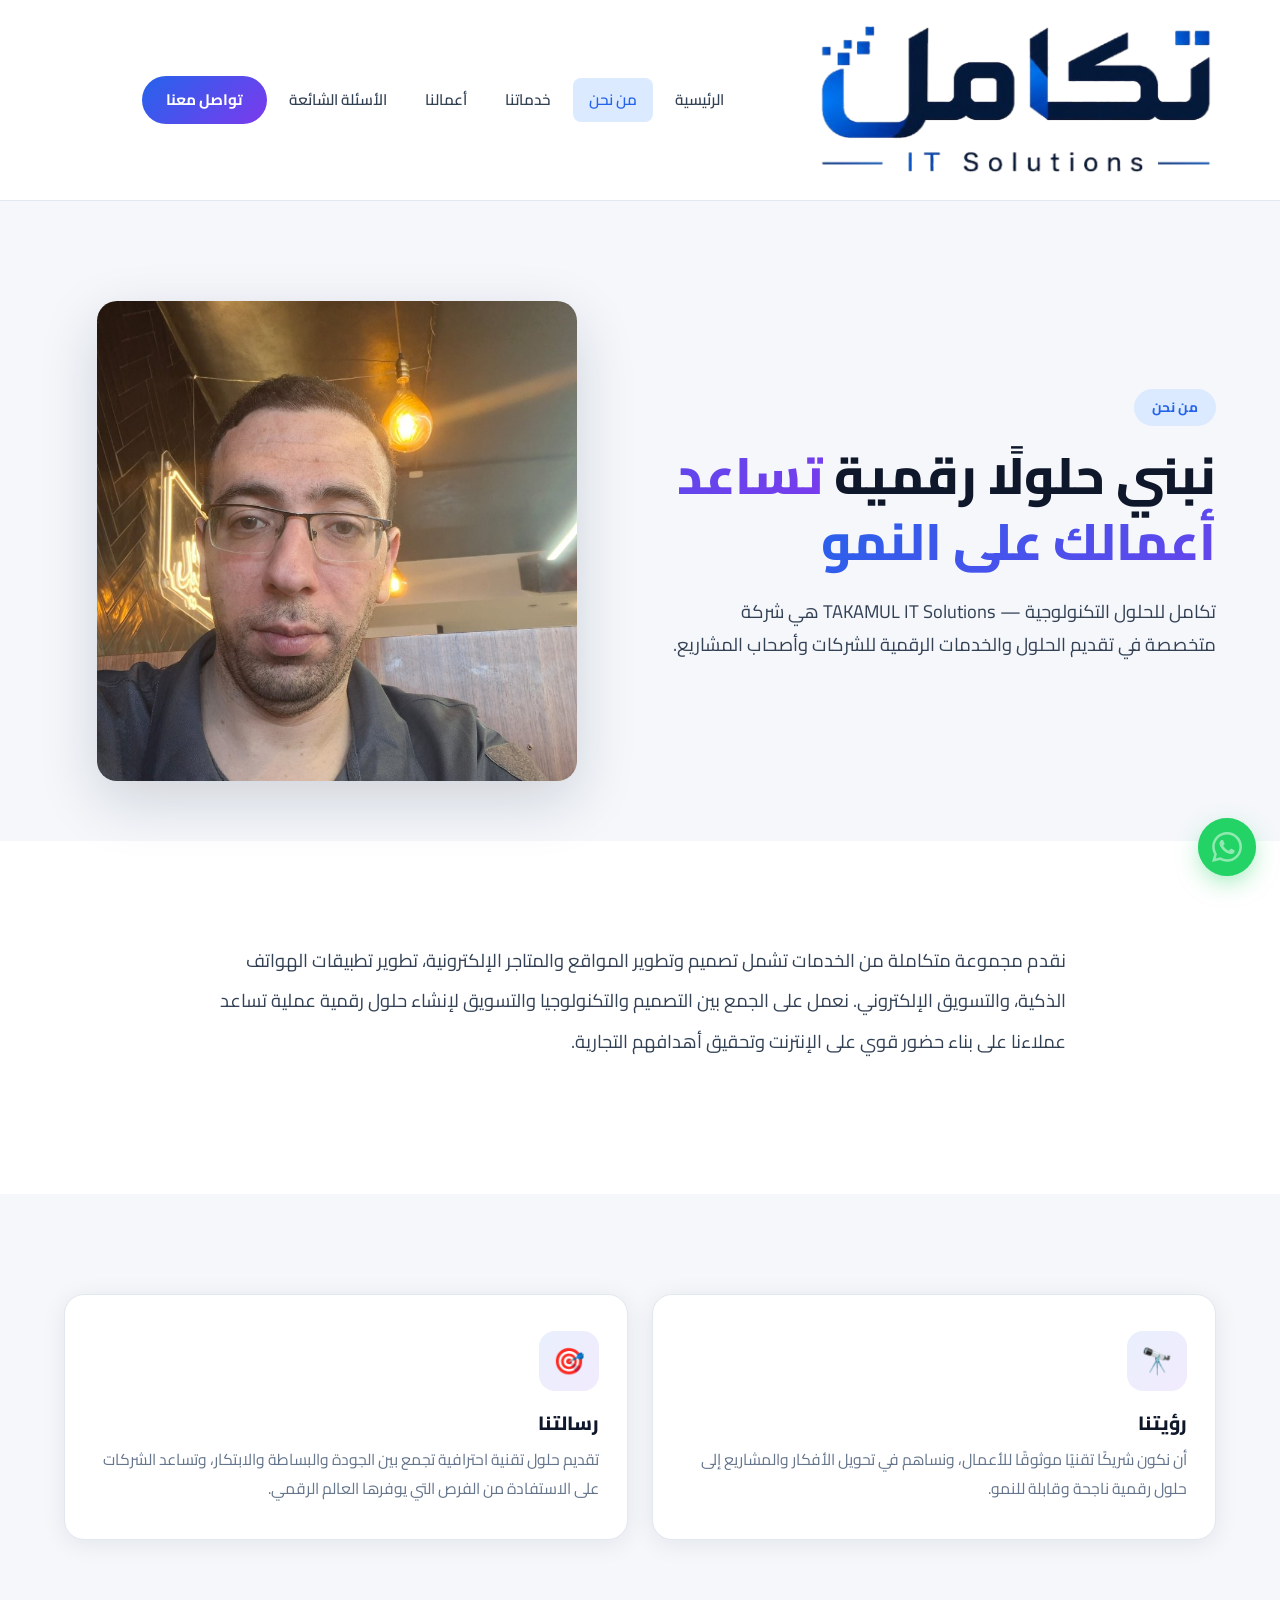
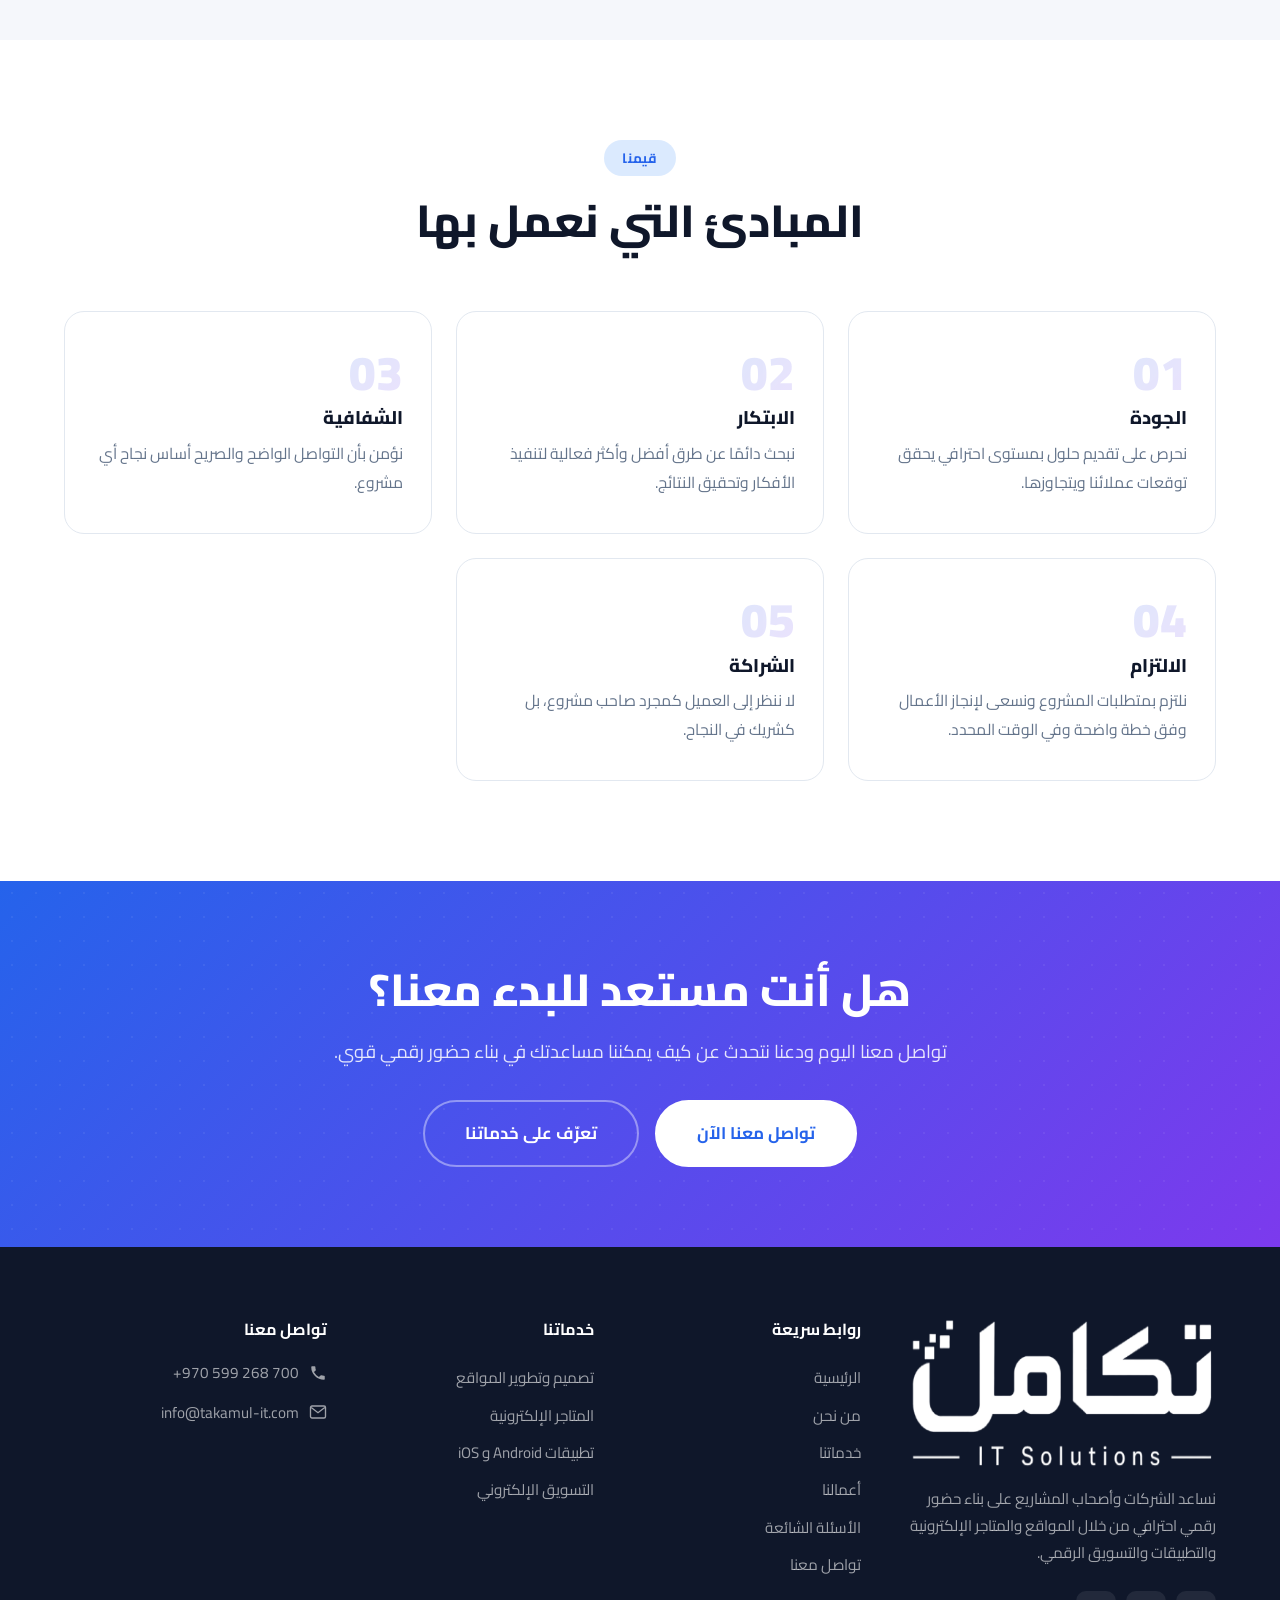
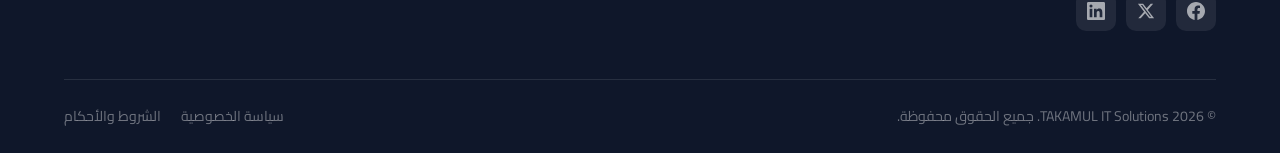
==== about.html @ 74fffd74 "تحديث اللوغو وضبط ارتفاعه إلى 150px - تحديث ملف logo-takamul.png بالتصميم الجديد - ضبط ارتفاع اللوغو" ====
<!DOCTYPE html>
<html lang="ar" dir="rtl">
<head>
<meta charset="UTF-8" />
<meta name="viewport" content="width=device-width, initial-scale=1.0" />
<title>من نحن | تكامل للحلول التكنولوجية</title>
<meta name="description" content="تعرف على تكامل للحلول التكنولوجية — شركة متخصصة في تقديم الحلول الرقمية المتكاملة للشركات وأصحاب المشاريع." />
<link rel="preconnect" href="https://fonts.googleapis.com" />
<link rel="preconnect" href="https://fonts.gstatic.com" crossorigin />
<link href="https://fonts.googleapis.com/css2?family=Cairo:wght@400;500;600;700;800;900&family=Tajawal:wght@400;500;700&display=swap" rel="stylesheet" />
<link rel="stylesheet" href="styles.css" />
</head>
<body>

<!-- Header -->
<header class="site-header" id="top">
<div class="container header-inner">
<a href="index.html" class="logo"><img src="logo-takamul.png" alt="تكامل" /></a>
<nav class="nav" id="nav">
<a href="index.html">الرئيسية</a>
<a href="about.html" class="active">من نحن</a>
<a href="services.html">خدماتنا</a>
<a href="portfolio.html">أعمالنا</a>
<a href="faq.html">الأسئلة الشائعة</a>
<a href="contact.html" class="nav-cta">تواصل معنا</a>
</nav>
<div class="header-actions">
<button class="nav-toggle" id="navToggle" aria-label="القائمة" aria-expanded="false"><span></span><span></span><span></span></button>
</div>
</div>
</header>

<!-- Hero -->
<section class="service-hero">
<div class="container service-hero-inner">
<div>
<span class="kicker">من نحن</span>
<h1>نبني حلولًا رقمية <span class="text-gradient">تساعد أعمالك على النمو</span></h1>
<p class="lead">تكامل للحلول التكنولوجية — TAKAMUL IT Solutions هي شركة متخصصة في تقديم الحلول والخدمات الرقمية للشركات وأصحاب المشاريع.</p>
</div>
<div class="service-hero-visual">
<img src="assets/me/portrait.jpg" alt="تكامل للحلول التكنولوجية" />
</div>
</div>
</section>

<!-- About Content -->
<section class="section">
<div class="container" style="max-width:900px;">
<p style="font-size:1.15rem;color:var(--text-2);line-height:2.2;margin-bottom:32px;">
نقدم مجموعة متكاملة من الخدمات تشمل تصميم وتطوير المواقع والمتاجر الإلكترونية، تطوير تطبيقات الهواتف الذكية، والتسويق الإلكتروني. نعمل على الجمع بين التصميم والتكنولوجيا والتسويق لإنشاء حلول رقمية عملية تساعد عملاءنا على بناء حضور قوي على الإنترنت وتحقيق أهدافهم التجارية.
</p>
</div>
</section>

<!-- Vision & Mission -->
<section class="section section-alt">
<div class="container">
<div class="feature-cards" style="grid-template-columns:repeat(auto-fit,minmax(350px,1fr));">
<div class="feature-card">
<div class="feature-card-icon">🔭</div>
<h3>رؤيتنا</h3>
<p>أن نكون شريكًا تقنيًا موثوقًا للأعمال، ونساهم في تحويل الأفكار والمشاريع إلى حلول رقمية ناجحة وقابلة للنمو.</p>
</div>
<div class="feature-card">
<div class="feature-card-icon">🎯</div>
<h3>رسالتنا</h3>
<p>تقديم حلول تقنية احترافية تجمع بين الجودة والبساطة والابتكار، وتساعد الشركات على الاستفادة من الفرص التي يوفرها العالم الرقمي.</p>
</div>
</div>
</div>
</section>

<!-- Values -->
<section class="section">
<div class="container">
<div class="section-head">
<span class="kicker">قيمنا</span>
<h2>المبادئ التي نعمل بها</h2>
</div>
<div class="why-grid">
<div class="why-card">
<span class="why-num">01</span>
<h3>الجودة</h3>
<p>نحرص على تقديم حلول بمستوى احترافي يحقق توقعات عملائنا ويتجاوزها.</p>
</div>
<div class="why-card">
<span class="why-num">02</span>
<h3>الابتكار</h3>
<p>نبحث دائمًا عن طرق أفضل وأكثر فعالية لتنفيذ الأفكار وتحقيق النتائج.</p>
</div>
<div class="why-card">
<span class="why-num">03</span>
<h3>الشفافية</h3>
<p>نؤمن بأن التواصل الواضح والصريح أساس نجاح أي مشروع.</p>
</div>
<div class="why-card">
<span class="why-num">04</span>
<h3>الالتزام</h3>
<p>نلتزم بمتطلبات المشروع ونسعى لإنجاز الأعمال وفق خطة واضحة وفي الوقت المحدد.</p>
</div>
<div class="why-card">
<span class="why-num">05</span>
<h3>الشراكة</h3>
<p>لا ننظر إلى العميل كمجرد صاحب مشروع، بل كشريك في النجاح.</p>
</div>
</div>
</div>
</section>

<!-- CTA -->
<section class="cta-section">
<div class="container cta-inner">
<h2>هل أنت مستعد للبدء معنا؟</h2>
<p>تواصل معنا اليوم ودعنا نتحدث عن كيف يمكننا مساعدتك في بناء حضور رقمي قوي.</p>
<div class="cta-actions">
<a href="contact.html" class="btn btn-white btn-lg">تواصل معنا الآن</a>
<a href="services.html" class="btn btn-outline-white btn-lg">تعرّف على خدماتنا</a>
</div>
</div>
</section>

<!-- Footer -->
<footer class="site-footer">
<div class="container">
<div class="footer-grid">
<div class="footer-brand">
<img src="logo-takamul.png" alt="تكامل" style="height:150px;filter:brightness(0) invert(1);" />
<p>نساعد الشركات وأصحاب المشاريع على بناء حضور رقمي احترافي من خلال المواقع والمتاجر الإلكترونية والتطبيقات والتسويق الرقمي.</p>
<div class="footer-social">
<a href="#" aria-label="فيسبوك"><svg viewBox="0 0 24 24" fill="currentColor" width="18" height="18"><path d="M24 12.073c0-6.627-5.373-12-12-12s-12 5.373-12 12c0 5.99 4.388 10.954 10.125 11.854v-8.385H7.078v-3.47h3.047V9.43c0-3.007 1.792-4.669 4.533-4.669 1.312 0 2.686.235 2.686.235v2.953H15.83c-1.491 0-1.956.925-1.956 1.874v2.25h3.328l-.532 3.47h-2.796v8.385C19.612 23.027 24 18.062 24 12.073"/></svg></a>
<a href="#" aria-label="تويتر"><svg viewBox="0 0 24 24" fill="currentColor" width="18" height="18"><path d="M18.244 2.25h3.308l-7.227 8.26 8.502 11.24H16.17l-5.214-6.817L4.99 21.75H1.68l7.73-8.835L1.254 2.25H8.08l4.713 6.231zm-1.161 17.52h1.833L7.084 4.126H5.117z"/></svg></a>
<a href="#" aria-label="لينكدإن"><svg viewBox="0 0 24 24" fill="currentColor" width="18" height="18"><path d="M20.447 20.452h-3.554v-5.569c0-1.328-.027-3.037-1.852-3.037-1.853 0-2.136 1.445-2.136 2.939v5.667H9.351V9h3.414v1.561h.046c.477-.9 1.637-1.85 3.37-1.85 3.601 0 4.267 2.37 4.267 5.455v6.286zM5.337 7.433a2.062 2.062 0 01-2.063-2.065 2.064 2.064 0 112.063 2.065zm1.782 13.019H3.555V9h3.564v11.452zM22.225 0H1.771C.792 0 0 .774 0 1.729v20.542C0 23.227.792 24 1.771 24h20.451C23.2 24 24 23.227 24 22.271V1.729C24 .774 23.2 0 22.222 0z"/></svg></a>
</div>
</div>
<div class="footer-col">
<h4>روابط سريعة</h4>
<a href="index.html">الرئيسية</a>
<a href="about.html">من نحن</a>
<a href="services.html">خدماتنا</a>
<a href="portfolio.html">أعمالنا</a>
<a href="faq.html">الأسئلة الشائعة</a>
<a href="contact.html">تواصل معنا</a>
</div>
<div class="footer-col">
<h4>خدماتنا</h4>
<a href="service-web.html">تصميم وتطوير المواقع</a>
<a href="service-ecommerce.html">المتاجر الإلكترونية</a>
<a href="service-apps.html">تطبيقات Android و iOS</a>
<a href="service-marketing.html">التسويق الإلكتروني</a>
</div>
<div class="footer-col">
<h4>تواصل معنا</h4>
<div class="footer-contact-item">
<svg viewBox="0 0 24 24" fill="currentColor" width="18" height="18"><path d="M6.62 10.79a15.05 15.05 0 006.59 6.59l2.2-2.2a1 1 0 011.01-.24c1.12.37 2.33.57 3.58.57a1 1 0 011 1V20a1 1 0 01-1 1A17 17 0 013 4a1 1 0 011-1h3.5a1 1 0 011 1c0 1.25.2 2.46.57 3.58a1 1 0 01-.24 1.01l-2.2 2.2z"/></svg>
<span dir="ltr">+970 599 268 700</span>
</div>
<div class="footer-contact-item">
<svg viewBox="0 0 24 24" fill="none" stroke="currentColor" stroke-width="1.8" width="18" height="18"><rect x="2" y="4" width="20" height="16" rx="2"/><path d="m3 6 9 7 9-7"/></svg>
<span dir="ltr">info@takamul-it.com</span>
</div>
</div>
</div>
<div class="footer-bottom">
<p>© 2026 TAKAMUL IT Solutions. جميع الحقوق محفوظة.</p>
<div class="footer-bottom-links">
<a href="#">سياسة الخصوصية</a>
<a href="#">الشروط والأحكام</a>
</div>
</div>
</div>
</footer>

<a class="wa-fab" href="https://wa.me/970599268700" target="_blank" rel="noopener" aria-label="تواصل عبر واتساب">
<svg viewBox="0 0 24 24" fill="currentColor"><path d="M17.472 14.382c-.297-.149-1.758-.867-2.03-.967-.273-.099-.471-.148-.67.15-.197.297-.767.966-.94 1.164-.173.199-.347.223-.644.075-.297-.15-1.255-.463-2.39-1.475-.883-.788-1.48-1.761-1.653-2.059-.173-.297-.018-.458.13-.606.134-.133.298-.347.446-.52.149-.174.198-.298.298-.497.099-.198.05-.371-.025-.52-.075-.149-.669-1.612-.916-2.207-.242-.579-.487-.5-.669-.51-.173-.008-.371-.01-.57-.01-.198 0-.52.074-.792.372-.272.297-1.04 1.016-1.04 2.479 0 1.462 1.065 2.875 1.213 3.074.149.198 2.096 3.2 5.077 4.487.709.306 1.263.489 1.694.625.712.227 1.36.195 1.871.118.571-.085 1.758-.719 2.006-1.413.248-.694.248-1.289.173-1.413-.074-.124-.272-.198-.57-.347m-5.421 7.403h-.004a9.87 9.87 0 01-5.031-1.378l-.361-.214-3.741.982.998-3.648-.235-.374a9.86 9.86 0 01-1.51-5.26c.001-5.45 4.436-9.884 9.888-9.884 2.64 0 5.122 1.03 6.988 2.898a9.825 9.825 0 012.893 6.994c-.003 5.45-4.437 9.884-9.885 9.884m8.413-18.297A11.815 11.815 0 0012.05 0C5.495 0 .16 5.335.157 11.892c0 2.096.547 4.142 1.588 5.945L.057 24l6.305-1.654a11.882 11.882 0 005.683 1.448h.005c6.554 0 11.89-5.335 11.893-11.893a11.821 11.821 0 00-3.48-8.413Z"/></svg>
</a>

<script src="script.js"></script>
</body>
</html>
---- styles.css ----
/* ===== TAKAMUL IT Solutions — Design System ===== */
:root {
  --bg: #ffffff;
  --bg-alt: #f5f7fb;
  --surface: #ffffff;
  --surface-2: #eef2f9;
  --border: #e2e8f0;
  --border-strong: #cbd5e1;
  --text: #0f172a;
  --text-2: #334155;
  --muted: #64748b;
  --primary: #2563eb;
  --primary-dark: #1d4ed8;
  --primary-light: #dbeafe;
  --accent: #7c3aed;
  --success: #10b981;
  --warning: #f59e0b;
  --grad: linear-gradient(135deg, #2563eb 0%, #7c3aed 100%);
  --grad-alt: linear-gradient(135deg, #7c3aed 0%, #2563eb 100%);
  --shadow: 0 4px 24px rgba(15,23,42,.08);
  --shadow-lg: 0 12px 40px rgba(15,23,42,.12);
  --shadow-xl: 0 20px 60px rgba(15,23,42,.16);
  --radius: 12px;
  --radius-lg: 20px;
  --maxw: 1200px;
  --sans: "Cairo", "Tajawal", system-ui, -apple-system, sans-serif;
}

/* ===== Reset & Base ===== */
*, *::before, *::after { box-sizing: border-box; margin: 0; padding: 0; }
html { scroll-behavior: smooth; scroll-padding-top: 80px; }
body {
  font-family: var(--sans);
  background: var(--bg);
  color: var(--text);
  line-height: 1.8;
  -webkit-font-smoothing: antialiased;
  overflow-x: hidden;
}
h1, h2, h3, h4, h5, h6 { line-height: 1.3; font-weight: 800; }
a { color: inherit; text-decoration: none; transition: color .2s; }
img { max-width: 100%; height: auto; display: block; }
ul, ol { list-style: none; }

/* ===== Utilities ===== */
.container { width: 100%; max-width: var(--maxw); margin: 0 auto; padding: 0 24px; }
.section { padding: 100px 0; }
.section-alt { background: var(--bg-alt); }
.text-center { text-align: center; }
.text-primary { color: var(--primary); }
.text-gradient {
  background: var(--grad);
  -webkit-background-clip: text; background-clip: text;
  -webkit-text-fill-color: transparent; color: transparent;
}
.mb-16 { margin-bottom: 16px; }
.mb-24 { margin-bottom: 24px; }
.mb-32 { margin-bottom: 32px; }
.mb-48 { margin-bottom: 48px; }
.mb-64 { margin-bottom: 64px; }

/* ===== Section Header ===== */
.section-head { text-align: center; max-width: 700px; margin: 0 auto 60px; }
.kicker {
  display: inline-block;
  font-size: .85rem; font-weight: 700;
  color: var(--primary);
  background: var(--primary-light);
  padding: 6px 18px;
  border-radius: 999px;
  margin-bottom: 16px;
  letter-spacing: .3px;
}
.section-head h2 { font-size: clamp(1.8rem, 4vw, 2.8rem); margin-bottom: 16px; }
.section-head p { color: var(--muted); font-size: 1.1rem; margin: 0; }

/* ===== Buttons ===== */
.btn {
  display: inline-flex; align-items: center; justify-content: center; gap: 10px;
  font-family: inherit; font-weight: 700; font-size: 1rem;
  border: 2px solid transparent; border-radius: 999px;
  padding: 14px 32px; cursor: pointer;
  transition: all .25s ease;
  text-decoration: none;
}
.btn:hover { transform: translateY(-2px); }
.btn svg { width: 20px; height: 20px; flex: none; }
.btn-primary {
  background: var(--grad); color: #fff;
  box-shadow: 0 8px 24px -6px rgba(37,99,235,.5);
}
.btn-primary:hover {
  box-shadow: 0 12px 32px -6px rgba(124,58,237,.5);
  color: #fff;
}
.btn-secondary {
  background: var(--bg); color: var(--primary);
  border-color: var(--border);
}
.btn-secondary:hover { border-color: var(--primary); color: var(--primary); }
.btn-white {
  background: #fff; color: var(--primary);
  border-color: #fff;
}
.btn-white:hover { background: var(--primary-light); border-color: var(--primary-light); color: var(--primary); }
.btn-outline-white {
  background: transparent; color: #fff;
  border-color: rgba(255,255,255,.4);
}
.btn-outline-white:hover { background: #fff; color: var(--primary); border-color: #fff; }
.btn-lg { padding: 16px 40px; font-size: 1.05rem; }
.btn-sm { padding: 10px 24px; font-size: .92rem; }
.btn-block { width: 100%; }

/* ===== Header ===== */
.site-header {
  position: sticky; top: 0; z-index: 100;
  background: rgba(255,255,255,.92);
  backdrop-filter: blur(16px);
  -webkit-backdrop-filter: blur(16px);
  border-bottom: 1px solid var(--border);
  transition: box-shadow .3s;
}
.site-header.scrolled { box-shadow: 0 4px 20px rgba(15,23,42,.08); }
.header-inner {
  display: flex; align-items: center; justify-content: space-between;
  height: 200px;
}
.logo { display: flex; align-items: center; gap: 10px; font-weight: 800; }
.logo img { height: 150px; width: auto; }
.logo-text { font-size: 1.4rem; font-weight: 800; color: var(--text); line-height: 1.2; }
.logo-text small { display: block; font-size: .7rem; font-weight: 500; color: var(--muted); letter-spacing: 1px; }
.nav { display: flex; align-items: center; gap: 6px; }
.nav a {
  color: var(--text-2); font-weight: 600; font-size: .95rem;
  padding: 8px 16px; border-radius: 8px;
  transition: color .2s, background .2s;
}
.nav a:hover { color: var(--primary); background: var(--primary-light); }
.nav a.active { color: var(--primary); background: var(--primary-light); }
.header-actions { display: flex; align-items: center; gap: 10px; }
.nav-cta {
  background: var(--grad) !important; color: #fff !important;
  padding: 10px 24px !important; border-radius: 999px !important;
  font-weight: 700 !important;
}
.nav-cta:hover { box-shadow: 0 8px 20px -4px rgba(37,99,235,.5); }
.nav-toggle {
  display: none; background: none; border: 0; cursor: pointer;
  padding: 8px; flex-direction: column; gap: 5px;
}
.nav-toggle span {
  width: 24px; height: 2px; background: var(--text);
  border-radius: 2px; transition: .3s;
}

/* ===== Hero ===== */
.hero {
  position: relative; padding: 100px 0 80px;
  background: var(--bg-alt); overflow: hidden;
}
.hero-bg {
  position: absolute; inset: 0; z-index: 0;
  background:
    radial-gradient(50% 50% at 90% 10%, rgba(124,58,237,.1), transparent 65%),
    radial-gradient(45% 45% at 10% 30%, rgba(37,99,235,.08), transparent 65%);
}
.hero-bg::before {
  content: ""; position: absolute; inset: 0;
  background-image: radial-gradient(rgba(15,23,42,.04) 1px, transparent 1px);
  background-size: 28px 28px;
}
.hero-inner {
  position: relative; z-index: 1;
  display: grid; grid-template-columns: 1.1fr .9fr; align-items: center; gap: 60px;
}
.hero-badge {
  display: inline-flex; align-items: center; gap: 8px;
  background: rgba(16,185,129,.1); border: 1px solid rgba(16,185,129,.25);
  color: #059669; font-weight: 700; font-size: .85rem;
  padding: 6px 16px; border-radius: 999px; margin-bottom: 20px;
}
.hero-badge .dot {
  width: 8px; height: 8px; border-radius: 50%; background: #10b981;
  animation: pulse 2s infinite;
}
@keyframes pulse {
  0% { box-shadow: 0 0 0 0 rgba(16,185,129,.5); }
  70% { box-shadow: 0 0 0 8px rgba(16,185,129,0); }
  100% { box-shadow: 0 0 0 0 rgba(16,185,129,0); }
}
.hero h1 {
  font-size: clamp(2.2rem, 5vw, 3.6rem);
  margin-bottom: 24px; letter-spacing: -.02em;
}
.hero-lead {
  font-size: 1.15rem; color: var(--text-2);
  margin-bottom: 32px; max-width: 560px;
}
.hero-actions { display: flex; gap: 14px; flex-wrap: wrap; }
.hero-stats {
  display: flex; gap: 40px; margin-top: 48px;
  padding-top: 32px; border-top: 1px solid var(--border);
}
.hero-stat-num { font-size: 1.8rem; font-weight: 800; }
.hero-stat-label { font-size: .85rem; color: var(--muted); margin-top: 2px; }
.hero-visual { position: relative; }
.hero-visual img {
  width: 100%; border-radius: var(--radius-lg);
  box-shadow: var(--shadow-xl);
}
.hero-visual::before {
  content: ""; position: absolute; inset: -16px; z-index: -1;
  background: var(--grad); border-radius: 28px; opacity: .15;
}

/* ===== Feature Cards (Services) ===== */
.feature-cards { display: grid; grid-template-columns: repeat(auto-fit, minmax(280px, 1fr)); gap: 24px; }
.feature-card {
  background: var(--surface); border: 1px solid var(--border);
  border-radius: var(--radius-lg); padding: 36px 28px;
  box-shadow: var(--shadow);
  transition: transform .3s, box-shadow .3s, border-color .3s;
  position: relative; overflow: hidden;
}
.feature-card::before {
  content: ""; position: absolute; top: 0; inset-inline-start: 0;
  height: 4px; width: 0; background: var(--grad);
  transition: width .4s ease;
}
.feature-card:hover::before { width: 100%; }
.feature-card:hover {
  transform: translateY(-8px);
  box-shadow: var(--shadow-lg);
  border-color: var(--primary);
}
.feature-card-icon {
  width: 60px; height: 60px;
  display: grid; place-items: center;
  border-radius: 16px; font-size: 1.6rem;
  background: linear-gradient(135deg, rgba(37,99,235,.1), rgba(124,58,237,.1));
  margin-bottom: 20px;
}
.feature-card h3 { font-size: 1.2rem; margin-bottom: 10px; }
.feature-card p { color: var(--muted); font-size: .98rem; margin: 0; }
.feature-card .card-link {
  display: inline-flex; align-items: center; gap: 6px;
  color: var(--primary); font-weight: 700; font-size: .92rem;
  margin-top: 16px; transition: gap .2s;
}
.feature-card .card-link:hover { gap: 10px; }

/* ===== Why Choose Us ===== */
.why-grid { display: grid; grid-template-columns: repeat(auto-fit, minmax(320px, 1fr)); gap: 24px; }
.why-card {
  background: var(--surface); border: 1px solid var(--border);
  border-radius: var(--radius-lg); padding: 36px 28px;
  position: relative; overflow: hidden;
  transition: transform .3s, box-shadow .3s;
}
.why-card:hover { transform: translateY(-6px); box-shadow: var(--shadow-lg); }
.why-num {
  font-size: 3rem; font-weight: 900;
  background: var(--grad); -webkit-background-clip: text;
  background-clip: text; -webkit-text-fill-color: transparent;
  color: transparent; opacity: .15; line-height: 1;
}
.why-card h3 { font-size: 1.15rem; margin: 8px 0 10px; }
.why-card p { color: var(--muted); font-size: .98rem; margin: 0; }

/* ===== Steps (How We Work) ===== */
.steps-grid {
  display: grid; grid-template-columns: repeat(auto-fit, minmax(240px, 1fr)); gap: 32px;
  counter-reset: step;
}
.step { text-align: center; position: relative; }
.step-num {
  width: 56px; height: 56px;
  display: inline-grid; place-items: center;
  border-radius: 50%; background: var(--grad);
  color: #fff; font-size: 1.2rem; font-weight: 800;
  margin-bottom: 20px;
  box-shadow: 0 8px 24px -6px rgba(37,99,235,.4);
}
.step h3 { font-size: 1.1rem; margin-bottom: 8px; }
.step p { color: var(--muted); font-size: .95rem; }

/* ===== Portfolio Grid ===== */
.portfolio-grid { display: grid; grid-template-columns: repeat(auto-fit, minmax(340px, 1fr)); gap: 28px; }
.work-card {
  background: var(--surface); border: 1px solid var(--border);
  border-radius: var(--radius-lg); overflow: hidden;
  box-shadow: var(--shadow);
  transition: transform .3s, box-shadow .3s;
}
.work-card:hover { transform: translateY(-6px); box-shadow: var(--shadow-lg); }
.work-thumb { position: relative; aspect-ratio: 16/10; overflow: hidden; background: var(--surface-2); }
.work-thumb img { width: 100%; height: 100%; object-fit: cover; transition: transform .5s; }
.work-card:hover .work-thumb img { transform: scale(1.05); }
.work-body { padding: 24px; }
.work-tag {
  display: inline-block; font-size: .78rem; font-weight: 700;
  color: var(--primary); background: var(--primary-light);
  padding: 4px 12px; border-radius: 999px; margin-bottom: 12px;
}
.work-body h3 { font-size: 1.2rem; margin-bottom: 8px; }
.work-body p { color: var(--muted); font-size: .95rem; margin: 0; }

/* ===== Service Page Layout ===== */
.service-hero {
  padding: 100px 0 60px;
  background: var(--bg-alt);
}
.service-hero-inner {
  display: grid; grid-template-columns: 1fr 1fr; gap: 60px; align-items: center;
}
.service-hero h1 { font-size: clamp(2rem, 4.5vw, 3.2rem); margin-bottom: 20px; }
.service-hero .lead { font-size: 1.15rem; color: var(--text-2); margin-bottom: 32px; }
.service-hero-visual {
  position: relative;
  display: flex; align-items: center; justify-content: center;
}
.service-hero-visual img {
  width: 100%; max-width: 480px;
  border-radius: var(--radius-lg);
  box-shadow: var(--shadow-xl);
}
.service-features-list { margin: 32px 0; }
.service-features-list li {
  display: flex; align-items: center; gap: 12px;
  padding: 10px 0; border-bottom: 1px solid var(--border);
  font-weight: 600;
}
.service-features-list li .check {
  width: 24px; height: 24px; border-radius: 50%;
  background: rgba(16,185,129,.12);
  display: grid; place-items: center; flex-shrink: 0;
  color: var(--success); font-size: .85rem;
}

/* ===== CTA Sections ===== */
.cta-section {
  padding: 80px 0;
  background: var(--grad);
  color: #fff; text-align: center;
  position: relative; overflow: hidden;
}
.cta-section::before {
  content: ""; position: absolute; inset: 0;
  background-image: radial-gradient(rgba(255,255,255,.06) 1px, transparent 1px);
  background-size: 24px 24px;
}
.cta-inner { position: relative; z-index: 1; max-width: 700px; margin: 0 auto; }
.cta-inner h2 { font-size: clamp(1.8rem, 4vw, 2.8rem); margin-bottom: 16px; color: #fff; }
.cta-inner p { color: rgba(255,255,255,.85); font-size: 1.15rem; margin-bottom: 32px; }
.cta-actions { display: flex; justify-content: center; gap: 16px; flex-wrap: wrap; }

/* ===== FAQ ===== */
.faq-list { max-width: 800px; margin: 0 auto; }
.faq-item {
  border: 1px solid var(--border); border-radius: var(--radius);
  margin-bottom: 12px; overflow: hidden;
  transition: border-color .3s;
}
.faq-item:hover { border-color: var(--primary); }
.faq-q {
  display: flex; align-items: center; justify-content: space-between;
  padding: 20px 24px; cursor: pointer;
  font-weight: 700; font-size: 1.05rem;
  background: var(--surface);
  transition: background .2s;
}
.faq-q:hover { background: var(--bg-alt); }
.faq-q .arrow {
  width: 28px; height: 28px; border-radius: 50%;
  background: var(--primary-light);
  display: grid; place-items: center;
  transition: transform .3s, background .3s;
  flex-shrink: 0;
}
.faq-item.open .faq-q .arrow { transform: rotate(180deg); background: var(--primary); color: #fff; }
.faq-a {
  max-height: 0; overflow: hidden;
  transition: max-height .35s ease, padding .35s ease;
}
.faq-item.open .faq-a { max-height: 300px; }
.faq-a-inner {
  padding: 0 24px 20px; color: var(--muted); font-size: 1rem; line-height: 1.9;
}

/* ===== Contact ===== */
.contact-section { background: var(--bg-alt); }
.contact-grid {
  display: grid; grid-template-columns: 1fr 1fr; gap: 48px; align-items: start;
}
.contact-info { }
.contact-info h3 { font-size: 1.3rem; margin-bottom: 8px; }
.contact-info > p { color: var(--muted); margin-bottom: 32px; }
.contact-items { display: flex; flex-direction: column; gap: 20px; margin-bottom: 32px; }
.contact-item {
  display: flex; align-items: flex-start; gap: 16px;
  padding: 16px 20px; background: var(--surface);
  border: 1px solid var(--border); border-radius: var(--radius);
  transition: border-color .2s;
}
.contact-item:hover { border-color: var(--primary); }
.contact-item-icon {
  width: 44px; height: 44px; border-radius: 12px;
  background: var(--primary-light);
  display: grid; place-items: center; flex-shrink: 0;
  font-size: 1.2rem;
}
.contact-item-text strong { display: block; font-size: .95rem; margin-bottom: 2px; }
.contact-item-text span { color: var(--muted); font-size: .92rem; }
.contact-form-wrap {
  background: var(--surface); border: 1px solid var(--border);
  border-radius: var(--radius-lg); padding: 36px;
  box-shadow: var(--shadow);
}
.contact-form-wrap h3 { font-size: 1.3rem; margin-bottom: 24px; }
.form-grid { display: grid; grid-template-columns: 1fr 1fr; gap: 16px; }
.form-group { display: flex; flex-direction: column; gap: 6px; }
.form-group.full { grid-column: 1 / -1; }
.form-group label { font-size: .88rem; font-weight: 600; color: var(--text-2); }
.form-group input, .form-group select, .form-group textarea {
  font-family: inherit; font-size: 1rem; color: var(--text);
  background: var(--bg-alt); border: 1px solid var(--border);
  border-radius: 10px; padding: 12px 16px; outline: none;
  transition: border-color .2s, box-shadow .2s;
}
.form-group input:focus, .form-group select:focus, .form-group textarea:focus {
  border-color: var(--primary); box-shadow: 0 0 0 3px rgba(37,99,235,.1);
}
.form-group textarea { resize: vertical; min-height: 120px; }
.form-group select { appearance: auto; cursor: pointer; }

/* ===== Footer ===== */
.site-footer {
  background: var(--text); color: #fff;
  padding: 72px 0 0;
}
.footer-grid {
  display: grid; grid-template-columns: 1.4fr 1fr 1fr 1.2fr;
  gap: 48px; padding-bottom: 48px;
  border-bottom: 1px solid rgba(255,255,255,.1);
}
.footer-brand p { color: rgba(255,255,255,.6); font-size: .95rem; margin: 16px 0 24px; line-height: 1.8; }
.footer-social { display: flex; gap: 10px; }
.footer-social a {
  width: 40px; height: 40px; border-radius: 10px;
  background: rgba(255,255,255,.08);
  display: grid; place-items: center;
  color: rgba(255,255,255,.6);
  transition: background .2s, color .2s;
}
.footer-social a:hover { background: var(--primary); color: #fff; }
.footer-col h4 { font-size: 1rem; font-weight: 700; margin-bottom: 20px; color: #fff; }
.footer-col a {
  display: block; padding: 5px 0;
  color: rgba(255,255,255,.6); font-size: .95rem;
  transition: color .2s, padding-inline-start .2s;
}
.footer-col a:hover { color: #fff; padding-inline-start: 4px; }
.footer-contact-item {
  display: flex; align-items: center; gap: 10px;
  color: rgba(255,255,255,.6); font-size: .95rem;
  margin-bottom: 12px;
}
.footer-contact-item span { direction: ltr; }
.footer-bottom {
  display: flex; align-items: center; justify-content: space-between;
  padding: 24px 0; flex-wrap: wrap; gap: 12px;
}
.footer-bottom p { color: rgba(255,255,255,.4); font-size: .88rem; margin: 0; }
.footer-bottom-links { display: flex; gap: 20px; }
.footer-bottom-links a { color: rgba(255,255,255,.4); font-size: .88rem; }
.footer-bottom-links a:hover { color: #fff; }

/* ===== Scroll Progress ===== */
.scroll-progress {
  position: fixed; top: 0; inset-inline-start: 0;
  height: 3px; width: 0;
  background: var(--grad); z-index: 200;
  transition: width .1s linear;
}

/* ===== Reveal Animation ===== */
.reveal {
  opacity: 0; transform: translateY(30px);
  transition: opacity .6s ease, transform .6s ease;
}
.reveal.visible { opacity: 1; transform: none; }

/* ===== WhatsApp FAB ===== */
.wa-fab {
  position: fixed; bottom: 24px; right: 24px; z-index: 90;
  width: 58px; height: 58px;
  display: grid; place-items: center;
  border-radius: 50%;
  background: #25d366; color: #fff;
  box-shadow: 0 8px 24px -4px rgba(37,211,102,.5);
  transition: transform .25s, box-shadow .25s;
}
.wa-fab svg { width: 30px; height: 30px; }
.wa-fab:hover { transform: scale(1.08); box-shadow: 0 12px 32px -4px rgba(37,211,102,.6); }
.wa-fab::before {
  content: ""; position: absolute; inset: 0;
  border-radius: 50%; background: #25d366; opacity: .5;
  animation: waPulse 2.2s ease-out infinite;
}
@keyframes waPulse {
  0% { transform: scale(1); opacity: .5; }
  70% { transform: scale(1.6); opacity: 0; }
  100% { opacity: 0; }
}

/* ===== Pre-footer Banner ===== */
.pre-footer {
  padding: 60px 0; background: var(--bg-alt);
}
.pre-footer-inner {
  display: flex; align-items: center; justify-content: space-between;
  flex-wrap: wrap; gap: 24px;
}
.pre-footer h2 { font-size: clamp(1.5rem, 3.5vw, 2.2rem); }

/* ===== Modal ===== */
.modal-overlay {
  position: fixed; inset: 0; z-index: 200;
  background: rgba(15,23,42,.6); backdrop-filter: blur(4px);
  display: grid; place-items: center; padding: 20px;
  opacity: 0; visibility: hidden; transition: opacity .3s, visibility .3s;
}
.modal-overlay.active { opacity: 1; visibility: visible; }
.modal-box {
  background: var(--surface); border-radius: var(--radius-lg);
  width: 100%; max-width: 480px; max-height: 90vh; overflow-y: auto;
  padding: 36px; position: relative;
  transform: translateY(20px); transition: transform .3s;
}
.modal-overlay.active .modal-box { transform: translateY(0); }
.modal-close {
  position: absolute; top: 16px; inset-inline-end: 16px;
  width: 36px; height: 36px; border-radius: 50%;
  border: 1px solid var(--border); background: var(--bg-alt);
  font-size: 1.4rem; cursor: pointer;
  display: grid; place-items: center;
  transition: background .2s;
}
.modal-close:hover { background: var(--primary); color: #fff; border-color: var(--primary); }

/* ===== Responsive ===== */
@media (max-width: 968px) {
  .hero-inner { grid-template-columns: 1fr; gap: 40px; text-align: center; }
  .hero-lead { margin-inline: auto; }
  .hero-actions { justify-content: center; }
  .hero-stats { justify-content: center; }
  .hero-visual { max-width: 420px; margin: 0 auto; }
  .service-hero-inner { grid-template-columns: 1fr; text-align: center; }
  .contact-grid { grid-template-columns: 1fr; }
  .footer-grid { grid-template-columns: 1fr 1fr; }
}
@media (max-width: 720px) {
  .nav {
    position: fixed; top: 76px; inset-inline: 0;
    background: #fff; border-bottom: 1px solid var(--border);
    flex-direction: column; padding: 12px 24px 24px; gap: 0;
    transform: translateY(-160%); transition: transform .3s;
    box-shadow: var(--shadow);
  }
  .nav.open { transform: translateY(0); }
  .nav a { width: 100%; padding: 14px 0; border-bottom: 1px solid var(--border); text-align: center; }
  .nav-cta { text-align: center; margin-top: 8px; }
  .nav-toggle { display: flex; }
  .nav-toggle.open span:nth-child(1) { transform: translateY(7px) rotate(45deg); }
  .nav-toggle.open span:nth-child(2) { opacity: 0; }
  .nav-toggle.open span:nth-child(3) { transform: translateY(-7px) rotate(-45deg); }
  .hero { padding: 60px 0; }
  .section { padding: 60px 0; }
  .section-head { margin-bottom: 40px; }
  .hero-stats { flex-wrap: wrap; gap: 24px; }
  .feature-cards { grid-template-columns: 1fr; }
  .portfolio-grid { grid-template-columns: 1fr; }
  .footer-grid { grid-template-columns: 1fr; gap: 32px; }
  .footer-bottom { flex-direction: column; text-align: center; }
  .pre-footer-inner { flex-direction: column; text-align: center; }
  .form-grid { grid-template-columns: 1fr; }
  .cta-actions { flex-direction: column; align-items: center; }
}
@media (max-width: 480px) {
  .hero h1 { font-size: 1.8rem; }
  .btn-lg { padding: 14px 28px; font-size: .95rem; }
  .contact-form-wrap { padding: 24px; }
}

/* ===== Button Shine ===== */
.btn-primary { position: relative; overflow: hidden; }
.btn-primary::after {
  content: ""; position: absolute; top: 0; inset-inline-start: -120%;
  width: 60%; height: 100%; transform: skewX(-20deg);
  background: linear-gradient(90deg, transparent, rgba(255,255,255,.3), transparent);
  transition: inset-inline-start .6s ease;
}
.btn-primary:hover::after { inset-inline-start: 130%; }
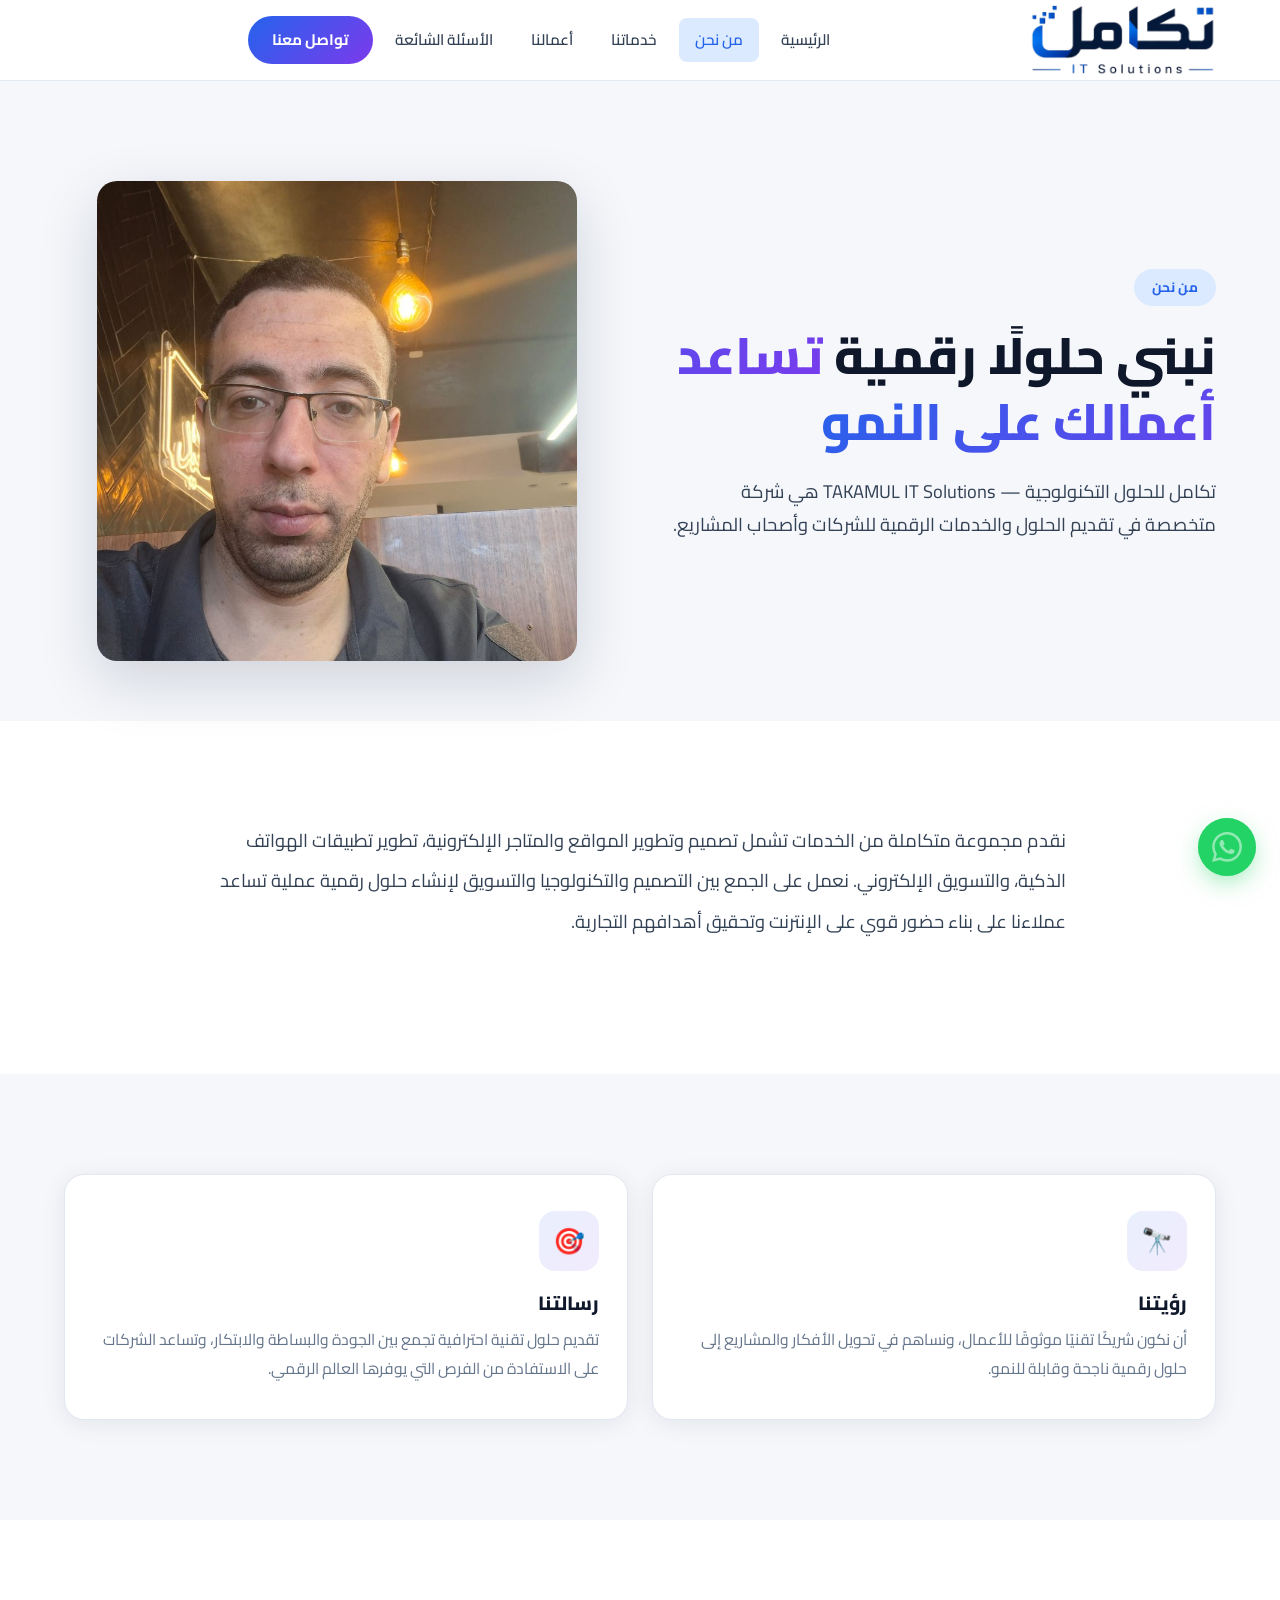
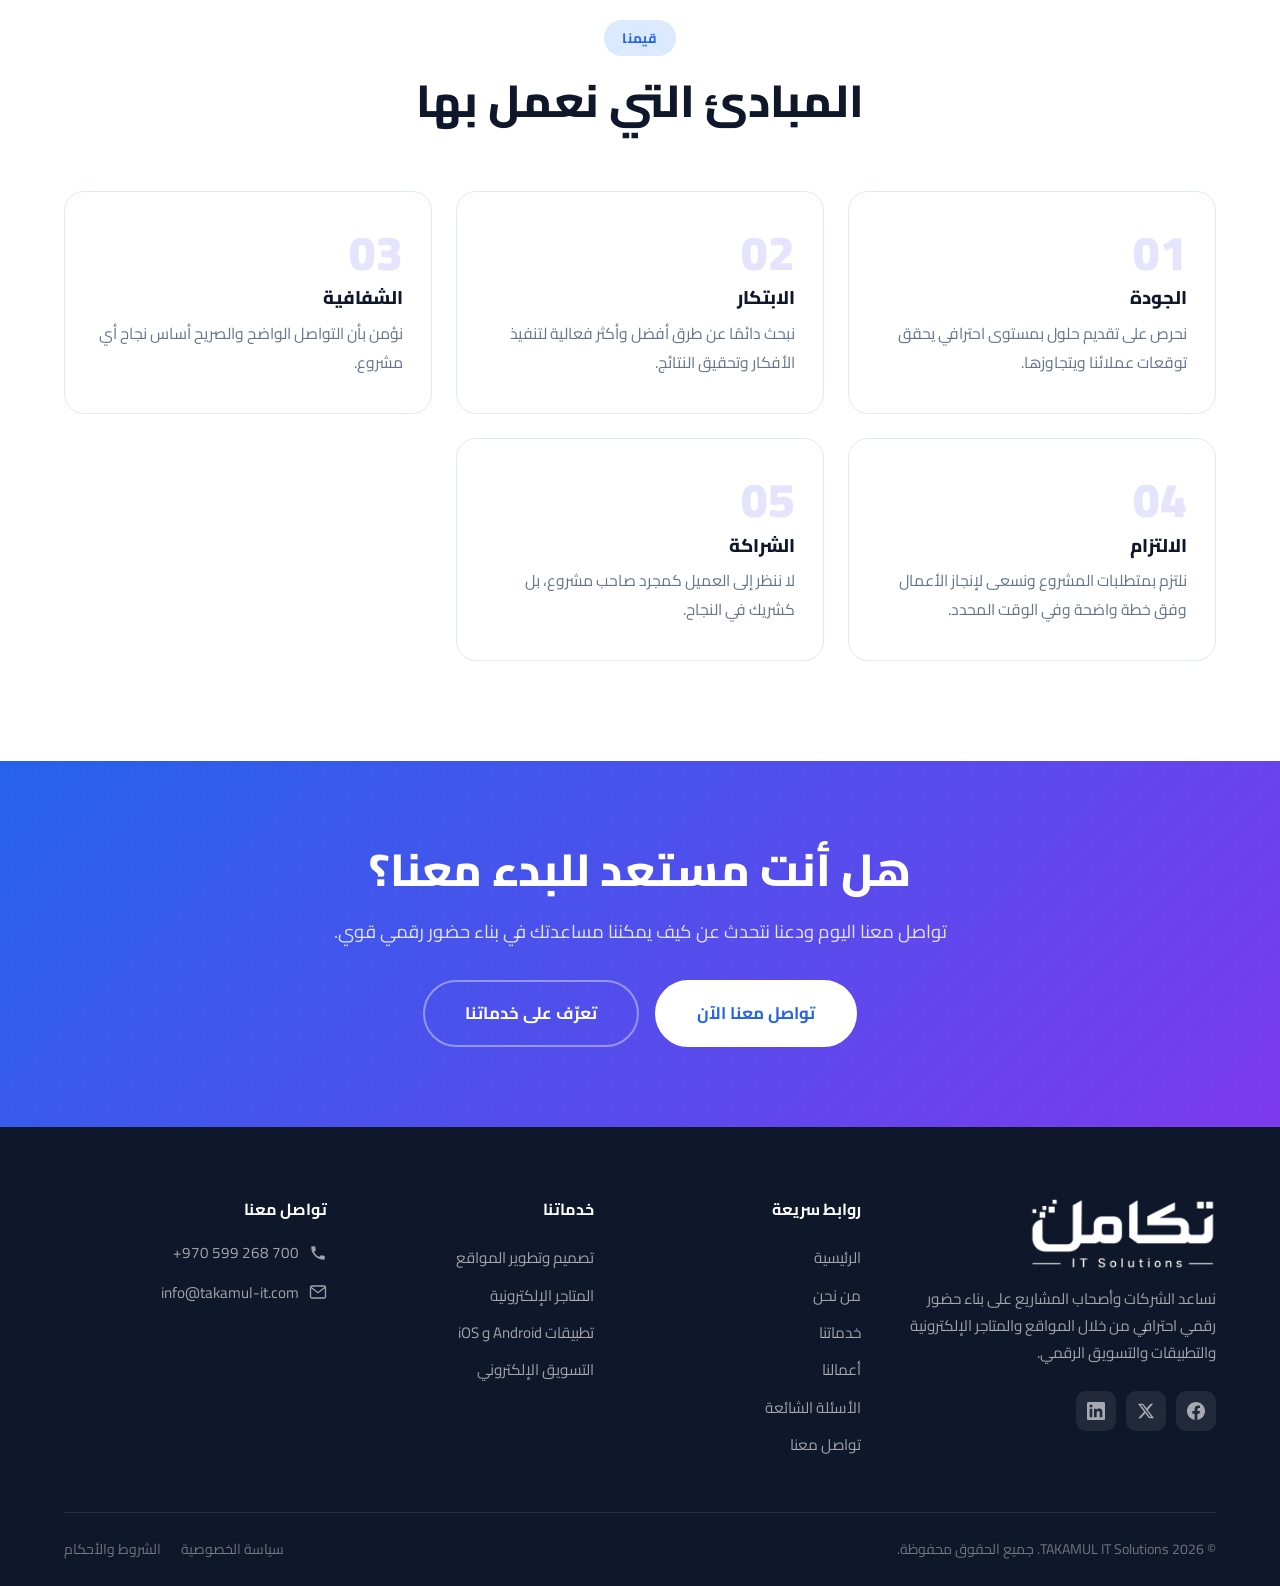
==== commit f4ddb5e0: "ضبط اللوغو 70px وإزالة المسافات الفارغة من الهيدر - تقليل ارتفاع اللوغو في الهيدر إلى 70px - تقليل ا" ====
--- a/about.html
+++ b/about.html
@@ -125,7 +125,7 @@
 <div class="container">
 <div class="footer-grid">
 <div class="footer-brand">
-<img src="logo-takamul.png" alt="تكامل" style="height:150px;filter:brightness(0) invert(1);" />
+<img src="logo-takamul.png" alt="تكامل" style="height:70px;filter:brightness(0) invert(1);" />
 <p>نساعد الشركات وأصحاب المشاريع على بناء حضور رقمي احترافي من خلال المواقع والمتاجر الإلكترونية والتطبيقات والتسويق الرقمي.</p>
 <div class="footer-social">
 <a href="#" aria-label="فيسبوك"><svg viewBox="0 0 24 24" fill="currentColor" width="18" height="18"><path d="M24 12.073c0-6.627-5.373-12-12-12s-12 5.373-12 12c0 5.99 4.388 10.954 10.125 11.854v-8.385H7.078v-3.47h3.047V9.43c0-3.007 1.792-4.669 4.533-4.669 1.312 0 2.686.235 2.686.235v2.953H15.83c-1.491 0-1.956.925-1.956 1.874v2.25h3.328l-.532 3.47h-2.796v8.385C19.612 23.027 24 18.062 24 12.073"/></svg></a>
--- a/styles.css
+++ b/styles.css
@@ -124,10 +124,10 @@
 .site-header.scrolled { box-shadow: 0 4px 20px rgba(15,23,42,.08); }
 .header-inner {
   display: flex; align-items: center; justify-content: space-between;
-  height: 200px;
+  height: 80px;
 }
 .logo { display: flex; align-items: center; gap: 10px; font-weight: 800; }
-.logo img { height: 150px; width: auto; }
+.logo img { height: 70px; width: auto; }
 .logo-text { font-size: 1.4rem; font-weight: 800; color: var(--text); line-height: 1.2; }
 .logo-text small { display: block; font-size: .7rem; font-weight: 500; color: var(--muted); letter-spacing: 1px; }
 .nav { display: flex; align-items: center; gap: 6px; }
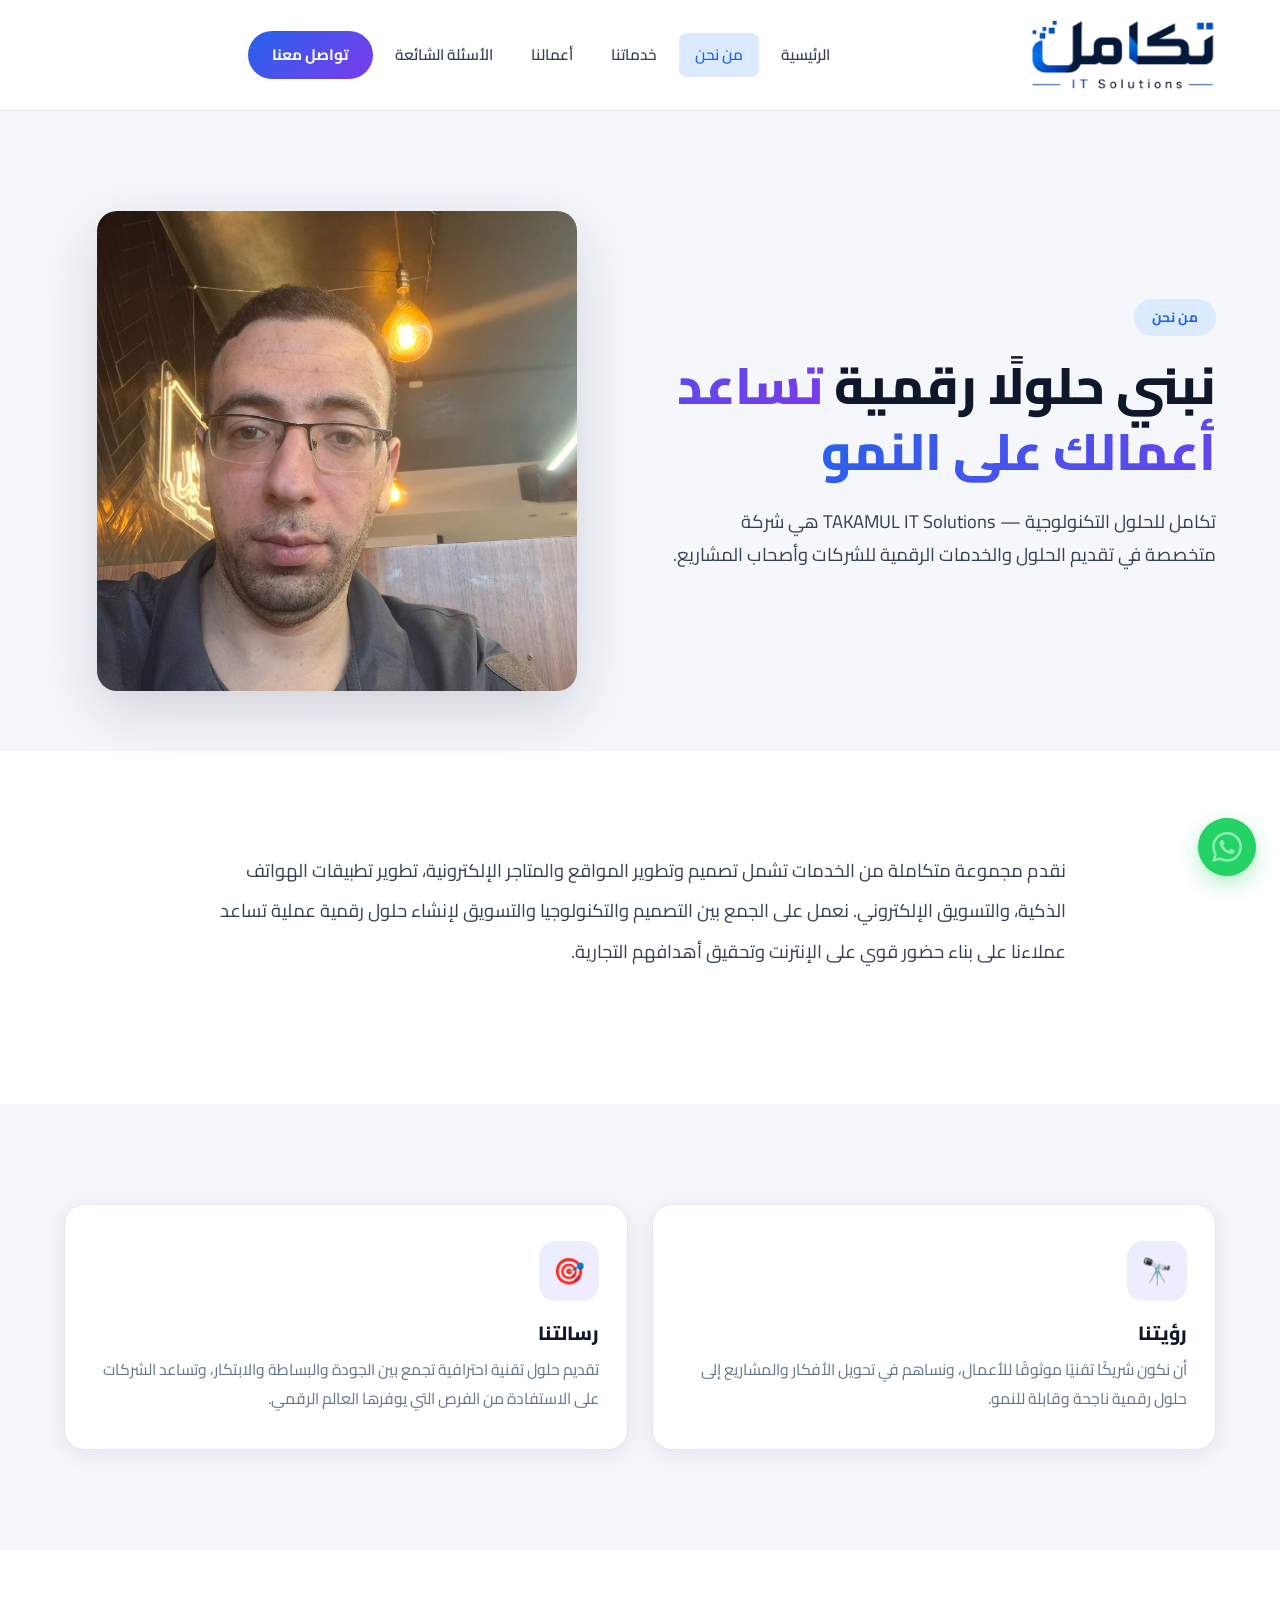
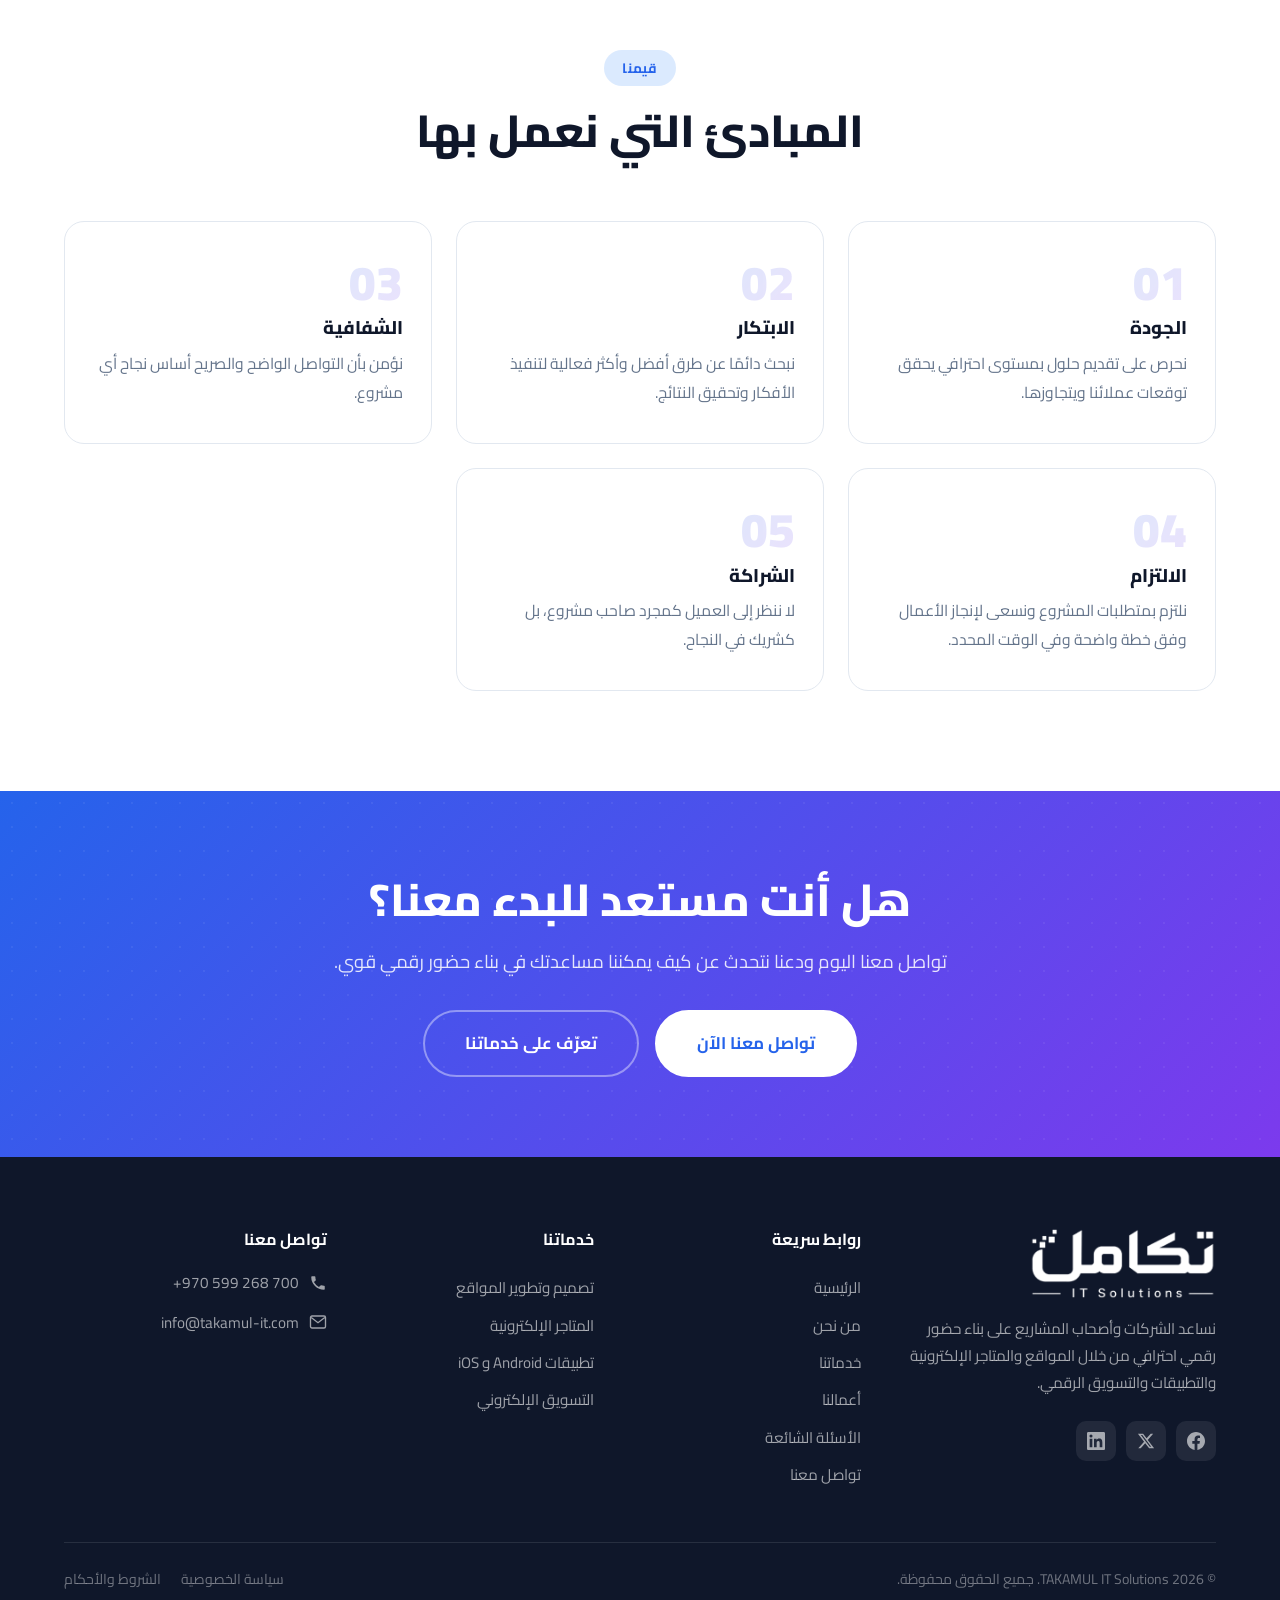
==== commit ae9f4a1c: "إضافة دعم PWA + زر تحميل التطبيق على الهاتف - إنشاء manifest.json لدعم PWA - إنشاء sw.js (service wo" ====
--- a/about.html
+++ b/about.html
@@ -9,6 +9,11 @@
 <link rel="preconnect" href="https://fonts.gstatic.com" crossorigin />
 <link href="https://fonts.googleapis.com/css2?family=Cairo:wght@400;500;600;700;800;900&family=Tajawal:wght@400;500;700&display=swap" rel="stylesheet" />
 <link rel="stylesheet" href="styles.css" />
+<link rel="manifest" href="manifest.json">
+<meta name="theme-color" content="#2563eb">
+<meta name="apple-mobile-web-app-capable" content="yes">
+<meta name="apple-mobile-web-app-status-bar-style" content="default">
+<meta name="apple-mobile-web-app-title" content="تكامل">
 </head>
 <body>
 
@@ -158,6 +163,7 @@
 <div class="footer-contact-item">
 <svg viewBox="0 0 24 24" fill="none" stroke="currentColor" stroke-width="1.8" width="18" height="18"><rect x="2" y="4" width="20" height="16" rx="2"/><path d="m3 6 9 7 9-7"/></svg>
 <span dir="ltr">info@takamul-it.com</span>
+<div style="margin-top:12px;"><button class="pwa-install-btn" id="pwaInstallBtn" onclick="installPWA()" style="display:none;padding:10px 20px;background:#2563eb;color:#fff;border:none;border-radius:8px;cursor:pointer;font-weight:600;font-size:.95rem;">📲 حمّل التطبيق على هاتفك</button></div>
 </div>
 </div>
 </div>
@@ -176,5 +182,6 @@
 </a>
 
 <script src="script.js"></script>
+<script>if("serviceWorker" in navigator){window.addEventListener("load",()=>{navigator.serviceWorker.register("/sw.js")})}</script>
 </body>
 </html>
--- a/styles.css
+++ b/styles.css
@@ -124,9 +124,8 @@
 .site-header.scrolled { box-shadow: 0 4px 20px rgba(15,23,42,.08); }
 .header-inner {
   display: flex; align-items: center; justify-content: space-between;
-  height: 80px;
-}
-.logo { display: flex; align-items: center; gap: 10px; font-weight: 800; }
+}
+.logo { display: flex; align-items: center; gap: 10px; font-weight: 800; padding: 20px 0; }
 .logo img { height: 70px; width: auto; }
 .logo-text { font-size: 1.4rem; font-weight: 800; color: var(--text); line-height: 1.2; }
 .logo-text small { display: block; font-size: .7rem; font-weight: 500; color: var(--muted); letter-spacing: 1px; }
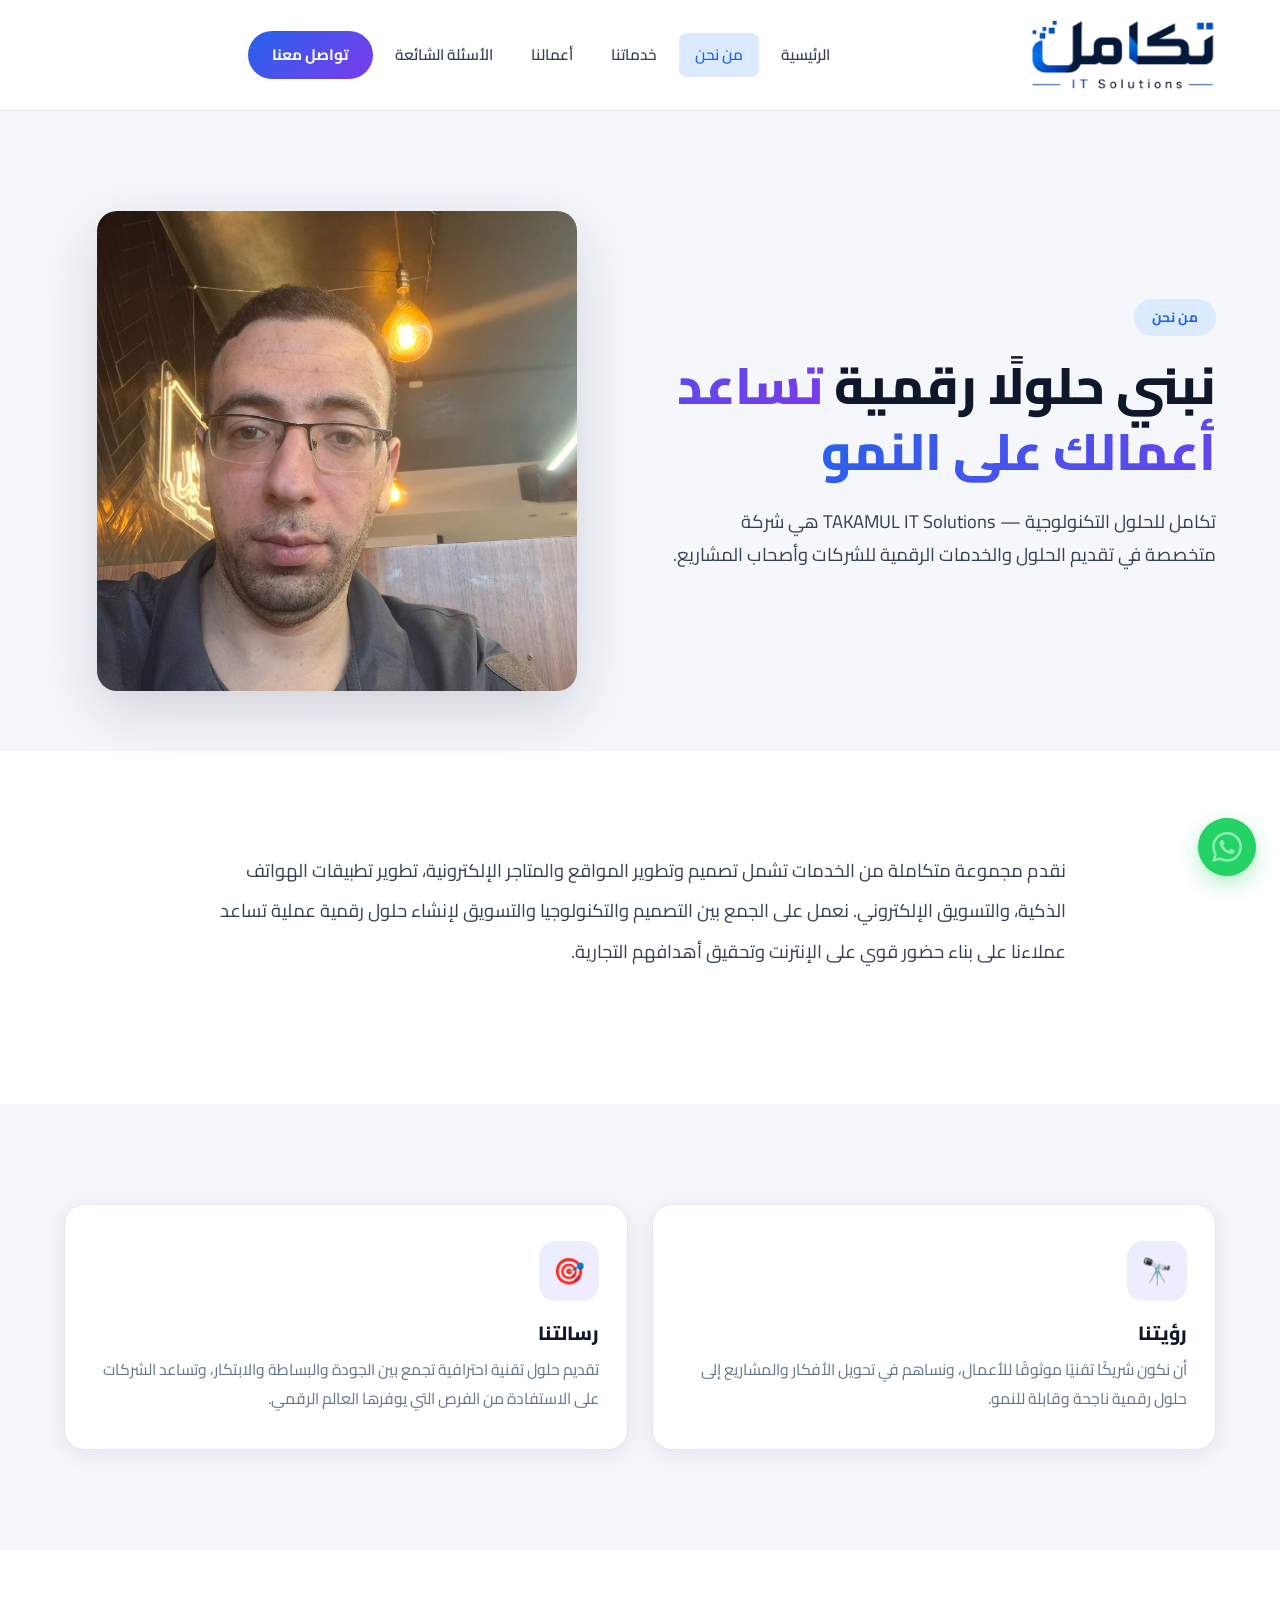
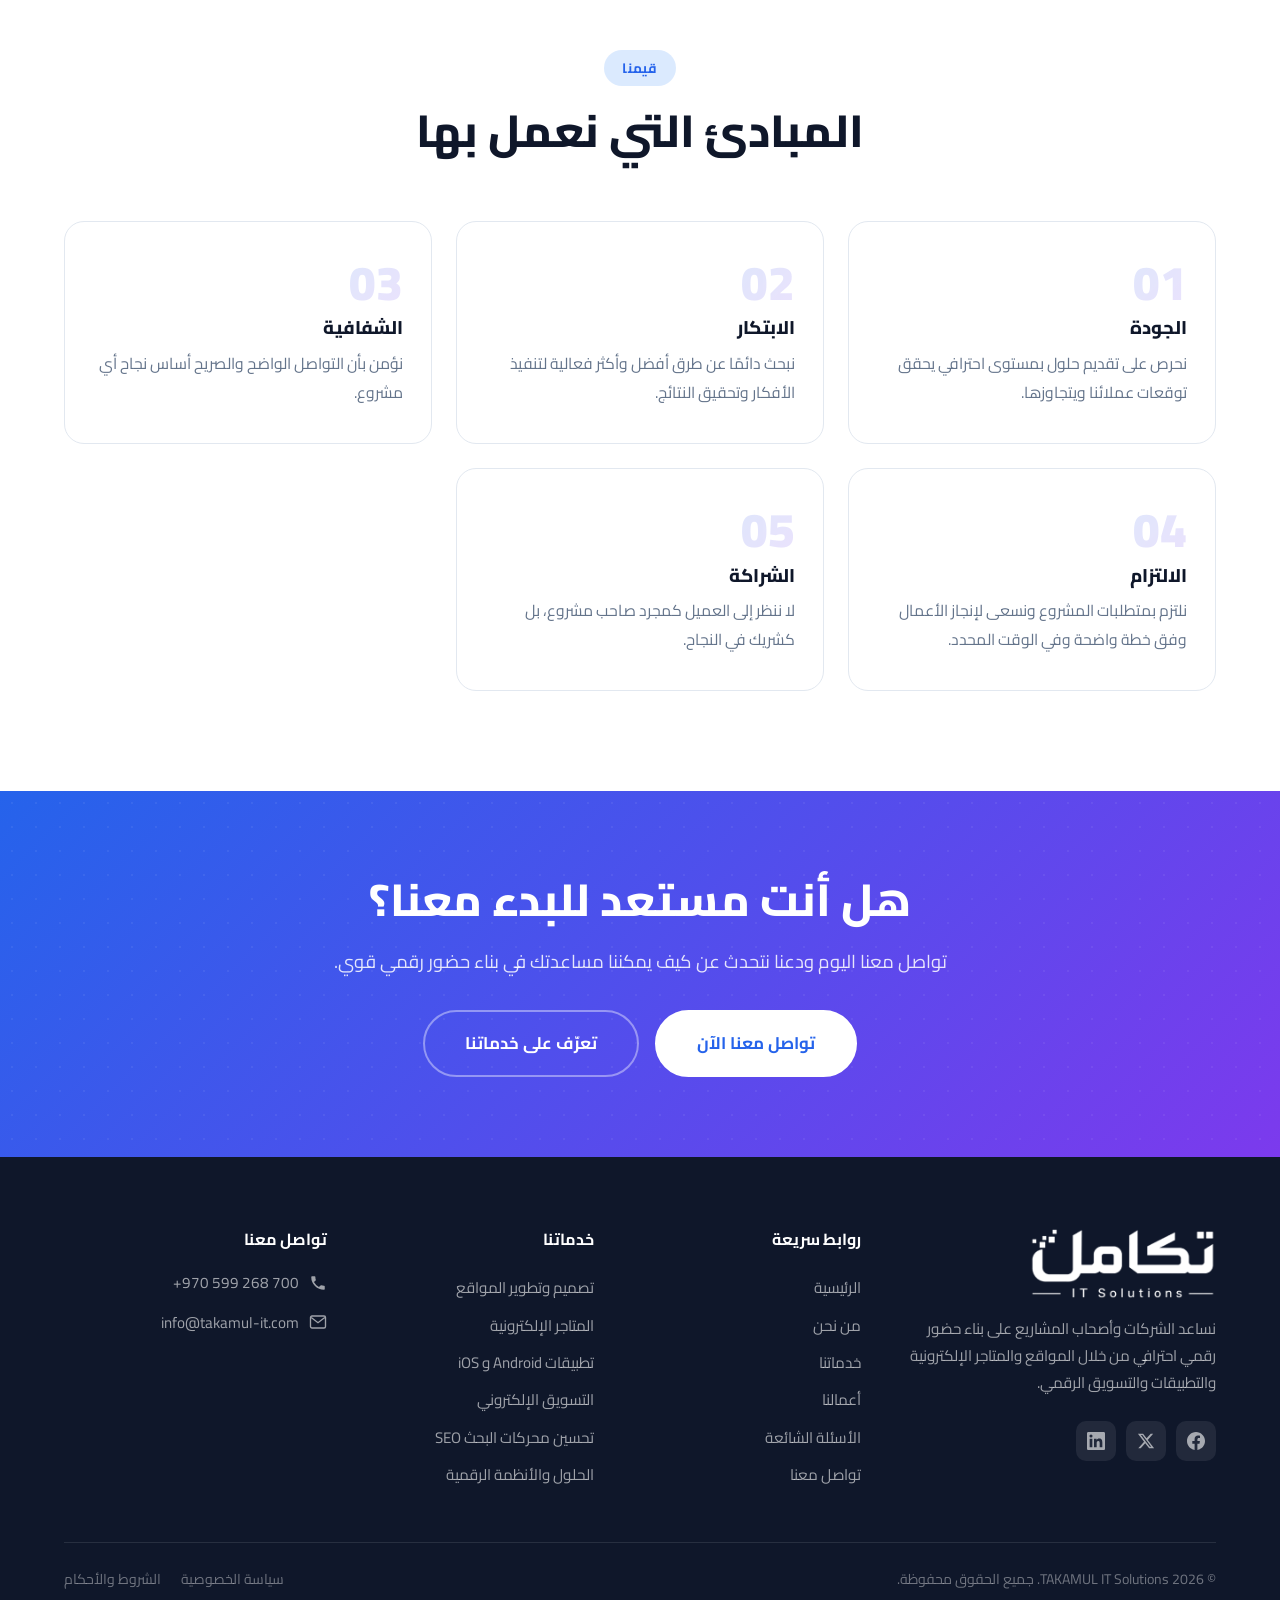
==== commit 6cebbdf2: "إصلاح الفوتر - إضافة روابط الخدمات الجديدة 🤖 Generated with Codebuff Co-Authored-By: Codebuff <norep" ====
--- a/about.html
+++ b/about.html
@@ -14,6 +14,7 @@
 <meta name="apple-mobile-web-app-capable" content="yes">
 <meta name="apple-mobile-web-app-status-bar-style" content="default">
 <meta name="apple-mobile-web-app-title" content="تكامل">
+<link rel="apple-touch-icon" href="logo-takamul.png">
 </head>
 <body>
 
@@ -153,6 +154,8 @@
 <a href="service-ecommerce.html">المتاجر الإلكترونية</a>
 <a href="service-apps.html">تطبيقات Android و iOS</a>
 <a href="service-marketing.html">التسويق الإلكتروني</a>
+<a href="service-seo.html">تحسين محركات البحث SEO</a>
+<a href="service-solutions.html">الحلول والأنظمة الرقمية</a>
 </div>
 <div class="footer-col">
 <h4>تواصل معنا</h4>
@@ -182,6 +185,6 @@
 </a>
 
 <script src="script.js"></script>
-<script>if("serviceWorker" in navigator){window.addEventListener("load",()=>{navigator.serviceWorker.register("/sw.js")})}</script>
+<script>if("serviceWorker" in navigator){window.addEventListener("load",()=>{navigator.serviceWorker.register("./sw.js")})}</script>
 </body>
 </html>
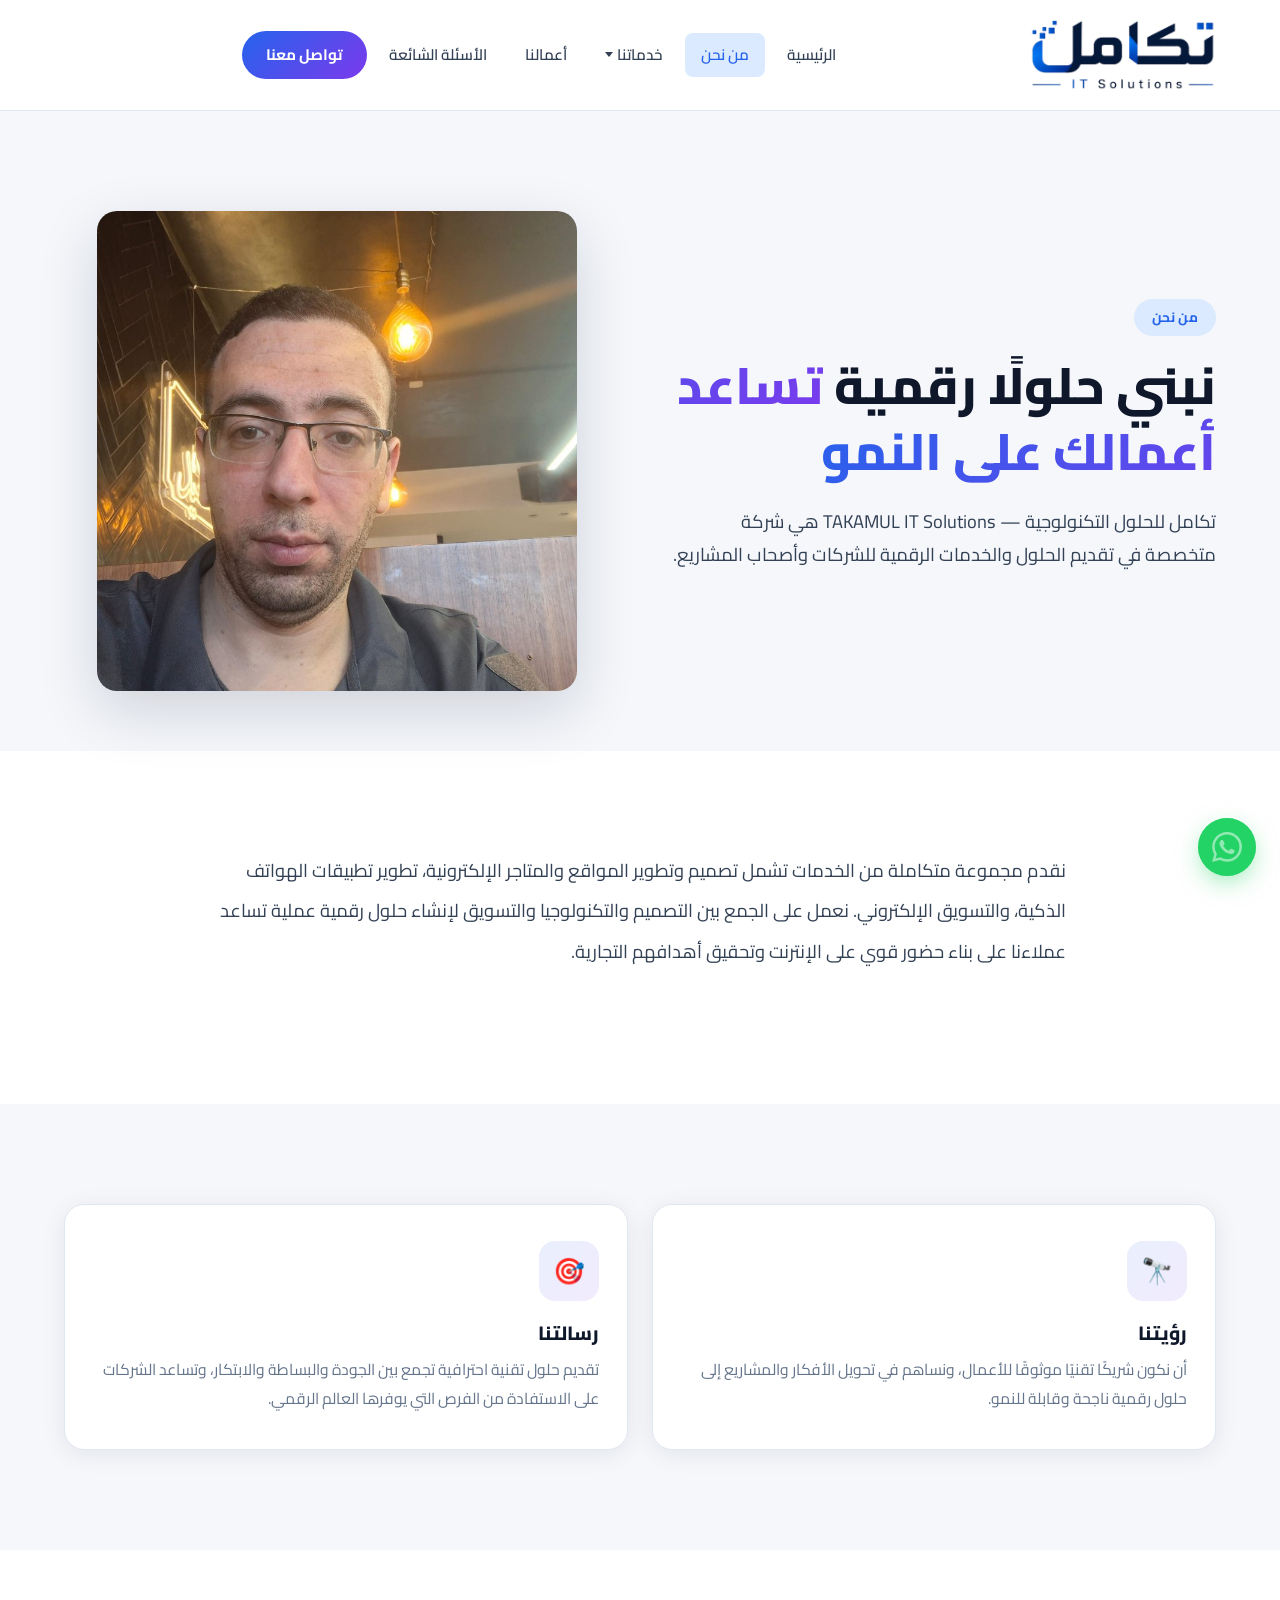
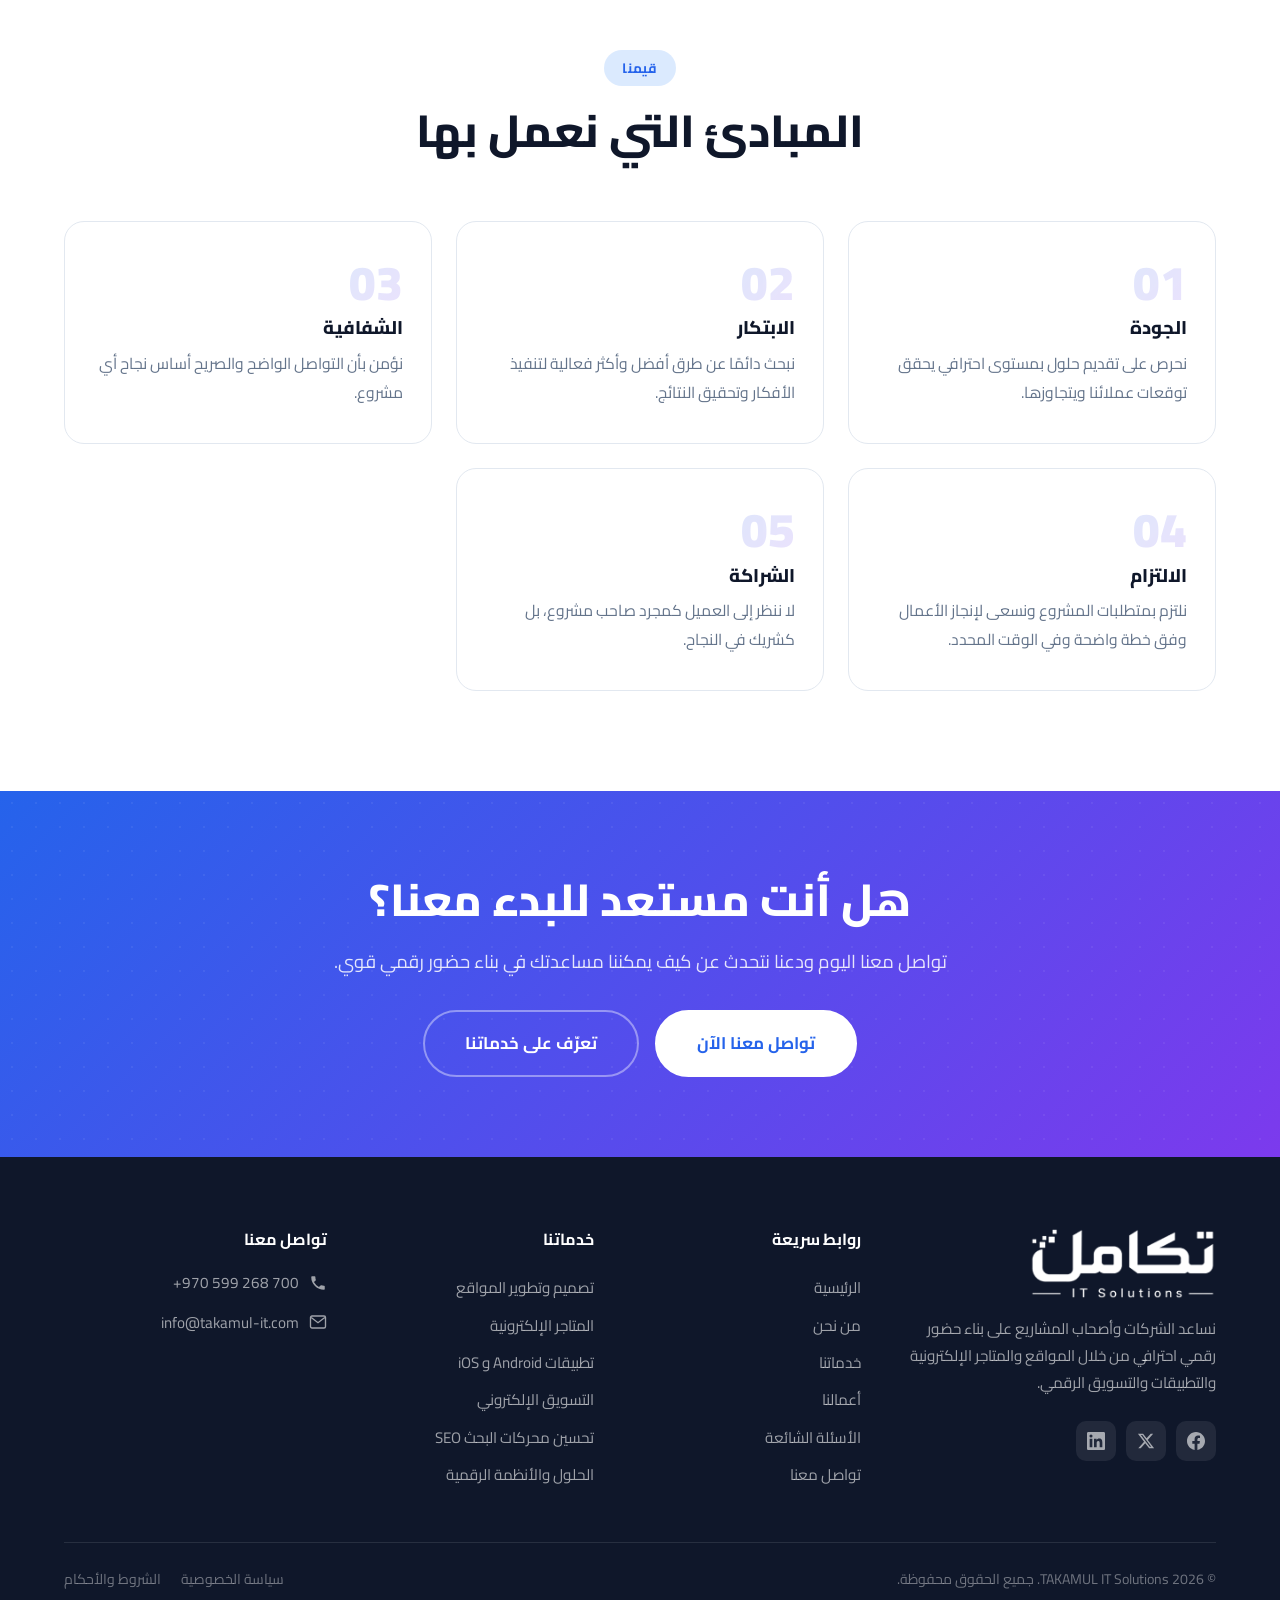
==== commit 6f0e4450: "إضافة قائمة منسدلة لخدماتنا في شريط التنقل - قائمة منسدلة تظهر عند تمرير الماوس فوق "خدماتنا" - 6 خد" ====
--- a/about.html
+++ b/about.html
@@ -25,7 +25,7 @@
 <nav class="nav" id="nav">
 <a href="index.html">الرئيسية</a>
 <a href="about.html" class="active">من نحن</a>
-<a href="services.html">خدماتنا</a>
+<div class="nav-item"><a href="services.html" class="nav-link">خدماتنا</a><div class="dropdown-menu"><a href="service-web.html"><span class="dd-icon">🖥️</span><span class="dd-label">تصميم وتطوير المواقع<span class="dd-desc">مواقع احترافية ومتجاوبة</span></span></a><a href="service-ecommerce.html"><span class="dd-icon">🛒</span><span class="dd-label">المتاجر الإلكترونية<span class="dd-desc">متاجر متكاملة للبيع عبر الإنترنت</span></span></a><a href="service-apps.html"><span class="dd-icon">📱</span><span class="dd-label">تطبيقات الهاتف<span class="dd-desc">Android و iOS</span></span></a><a href="service-marketing.html"><span class="dd-icon">📈</span><span class="dd-label">التسويق الإلكتروني<span class="dd-desc">حملات وإعلانات رقمية</span></span></a><a href="service-seo.html"><span class="dd-icon">🔍</span><span class="dd-label">تحسين محركات البحث<span class="dd-desc">SEO وتحسين الظهور</span></span></a><a href="service-solutions.html"><span class="dd-icon">🧩</span><span class="dd-label">الحلول الرقمية<span class="dd-desc">أنظمة مخصصة وربط الأنظمة</span></span></a></div></div>
 <a href="portfolio.html">أعمالنا</a>
 <a href="faq.html">الأسئلة الشائعة</a>
 <a href="contact.html" class="nav-cta">تواصل معنا</a>
--- a/styles.css
+++ b/styles.css
@@ -137,6 +137,26 @@
 }
 .nav a:hover { color: var(--primary); background: var(--primary-light); }
 .nav a.active { color: var(--primary); background: var(--primary-light); }
+
+/* Dropdown */
+.nav-item { position: relative; }
+.nav-item > .nav-link { display: flex; align-items: center; gap: 4px; cursor: pointer; }
+.nav-item > .nav-link::after { content: ''; display: inline-block; width: 0; height: 0; border-left: 4px solid transparent; border-right: 4px solid transparent; border-top: 5px solid currentColor; transition: transform .2s; }
+.nav-item:hover > .nav-link::after { transform: rotate(180deg); }
+.dropdown-menu { position: absolute; top: calc(100% + 8px); right: 0; min-width: 260px; background: #fff; border-radius: 12px; box-shadow: 0 12px 40px rgba(0,0,0,.12); padding: 8px; opacity: 0; visibility: hidden; transform: translateY(8px); transition: all .25s ease; z-index: 200; }
+.nav-item:hover .dropdown-menu { opacity: 1; visibility: visible; transform: translateY(0); }
+.dropdown-menu a { display: flex; align-items: center; gap: 10px; padding: 10px 14px; border-radius: 8px; color: var(--text-2); font-size: .9rem; font-weight: 500; transition: all .2s; white-space: nowrap; }
+.dropdown-menu a:hover { background: var(--primary-light); color: var(--primary); }
+.dropdown-menu .dd-icon { font-size: 1.1rem; width: 24px; text-align: center; }
+.dropdown-menu .dd-label { display: block; }
+.dropdown-menu .dd-desc { display: block; font-size: .75rem; color: var(--muted); font-weight: 400; margin-top: 2px; }
+
+@media (max-width: 768px) {
+  .dropdown-menu { position: static; box-shadow: none; background: transparent; padding: 0 16px; opacity: 1; visibility: visible; transform: none; max-height: 0; overflow: hidden; transition: max-height .3s ease; }
+  .nav-item.open .dropdown-menu { max-height: 500px; }
+  .dropdown-menu a { padding: 10px 0; border-bottom: 1px solid var(--border); }
+}
+
 .header-actions { display: flex; align-items: center; gap: 10px; }
 .nav-cta {
   background: var(--grad) !important; color: #fff !important;
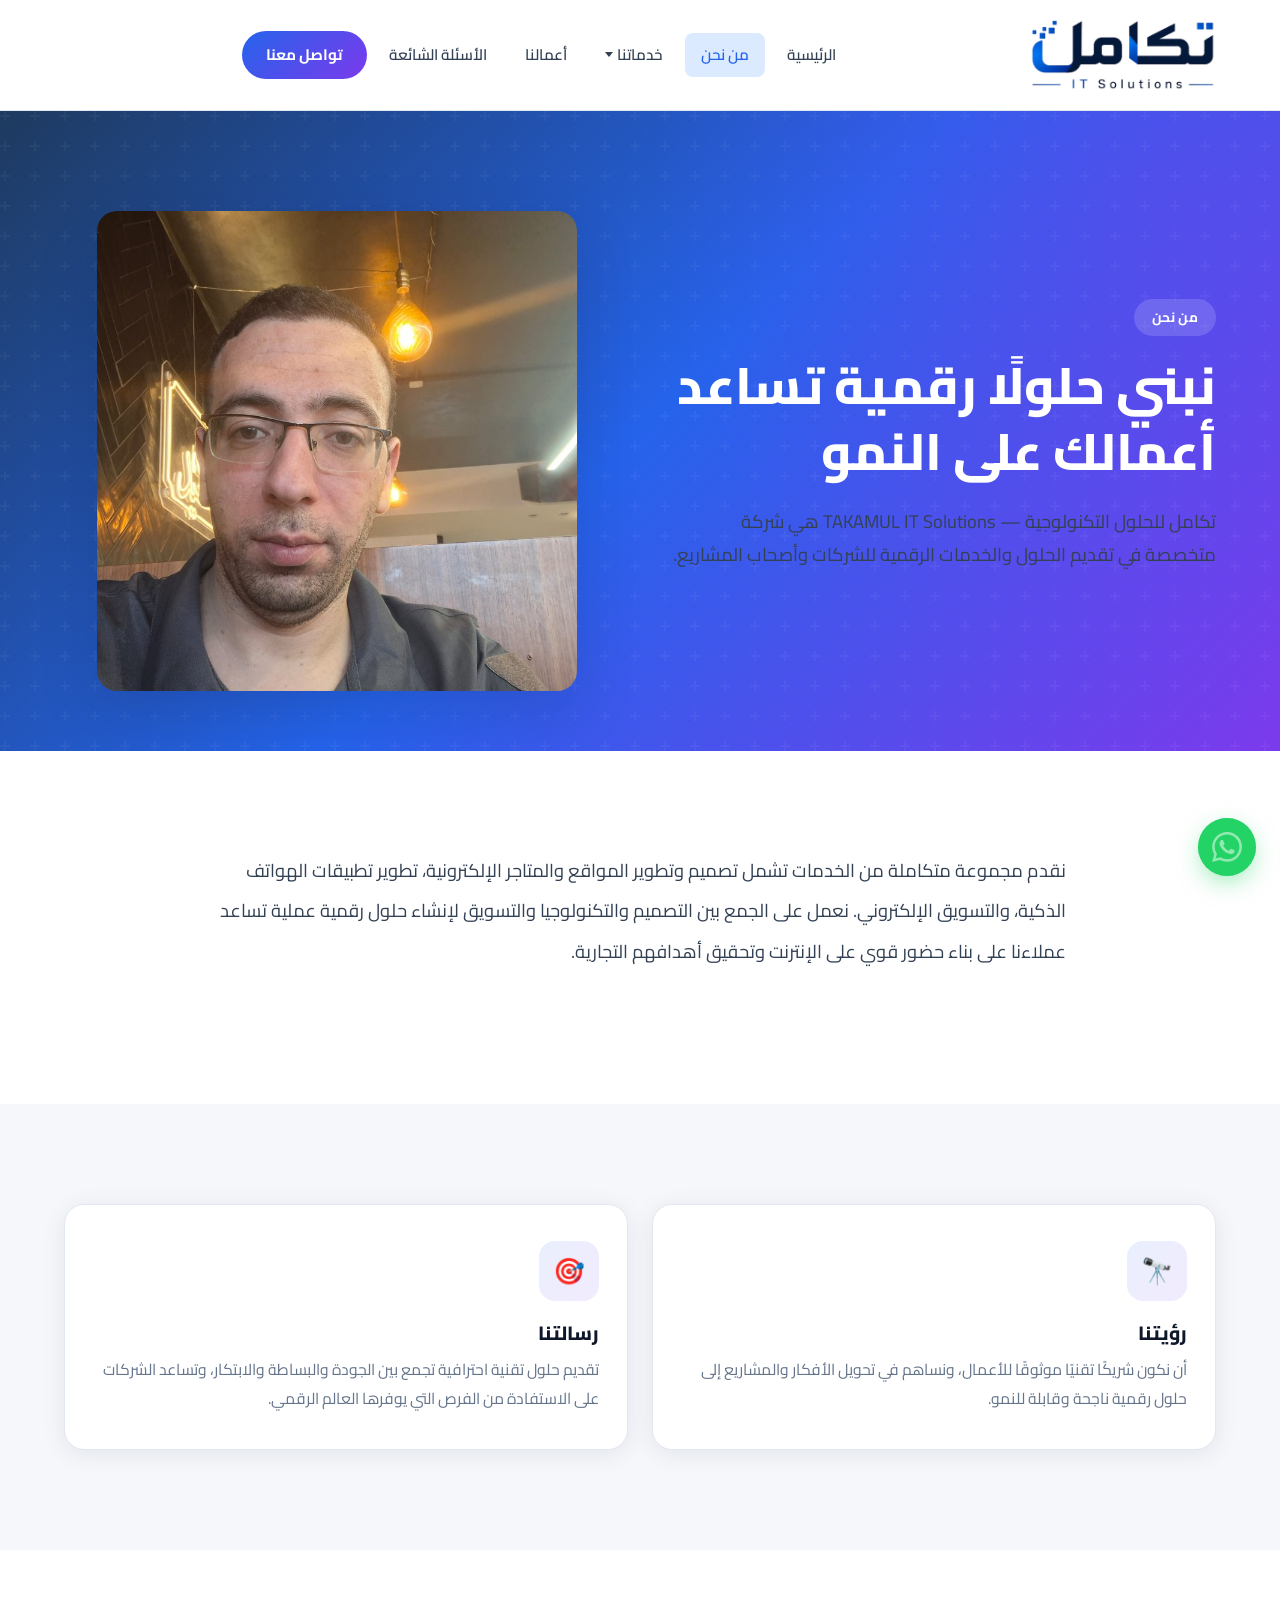
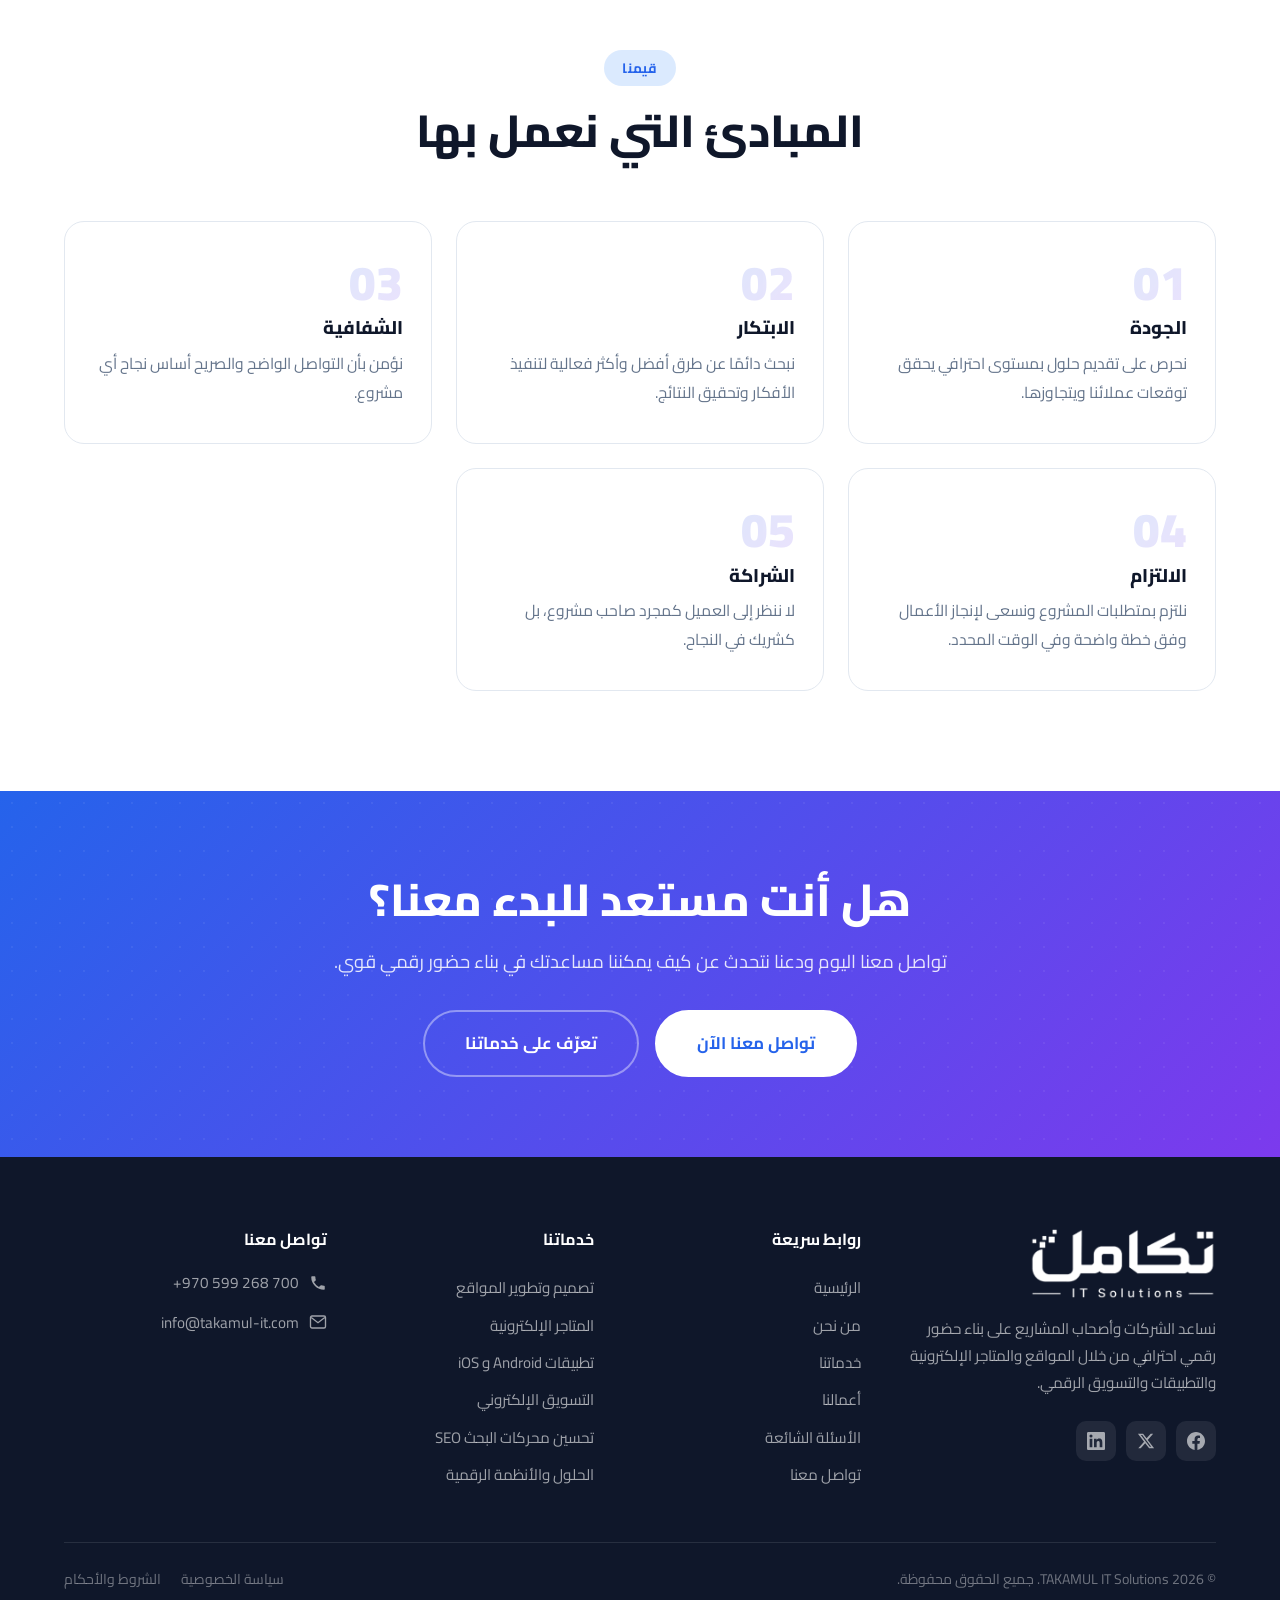
==== commit 35929773: "إضافة خلفيات بريك ECBrum احترافية للصفحات الداخلية إضافة خلفيات gradient + SVG patterns فريدة لكل صف" ====
--- a/about.html
+++ b/about.html
@@ -37,7 +37,7 @@
 </header>
 
 <!-- Hero -->
-<section class="service-hero">
+<section class="service-hero bg-about">
 <div class="container service-hero-inner">
 <div>
 <span class="kicker">من نحن</span>
--- a/styles.css
+++ b/styles.css
@@ -329,6 +329,175 @@
 .service-hero {
   padding: 100px 0 60px;
   background: var(--bg-alt);
+  position: relative;
+  overflow: hidden;
+}
+.service-hero::before {
+  content: '';
+  position: absolute; inset: 0;
+  background:
+    radial-gradient(circle at 20% 50%, rgba(255,255,255,.08) 0%, transparent 50%),
+    radial-gradient(circle at 80% 20%, rgba(255,255,255,.06) 0%, transparent 40%);
+  pointer-events: none;
+  z-index: 0;
+}
+.service-hero .container { position: relative; z-index: 1; }
+
+/* Breadcrumb backgrounds — unique per page */
+.bg-about {
+  background: linear-gradient(135deg, #1e3a5f 0%, #2563eb 50%, #7c3aed 100%);
+  color: #fff;
+}
+.bg-about .kicker { background: rgba(255,255,255,.15); color: #fff; }
+.bg-about h1, .bg-about h1 .text-gradient { color: #fff; -webkit-text-fill-color: #fff; background: none; }
+.bg-about p, .bg-about .lead { color: rgba(255,255,255,.85); }
+.bg-about::before {
+  background:
+    url("data:image/svg+xml,%3Csvg width='60' height='60' viewBox='0 0 60 60' xmlns='http://www.w3.org/2000/svg'%3E%3Cg fill='none' fill-rule='evenodd'%3E%3Cg fill='%23ffffff' fill-opacity='0.04'%3E%3Cpath d='M36 34v-4h-2v4h-4v2h4v4h2v-4h4v-2h-4zm0-30V0h-2v4h-4v2h4v4h2V6h4V4h-4zM6 34v-4H4v4H0v2h4v4h2v-4h4v-2H6zM6 4V0H4v4H0v2h4v4h2V6h4V4H6z'/%3E%3C/g%3E%3C/g%3E%3C/svg%3E")
+    ,radial-gradient(circle at 90% 10%, rgba(124,58,237,.3) 0%, transparent 40%);
+}
+
+.bg-services {
+  background: linear-gradient(135deg, #0f172a 0%, #1e40af 50%, #2563eb 100%);
+  color: #fff;
+}
+.bg-services .kicker { background: rgba(255,255,255,.15); color: #fff; }
+.bg-services h1, .bg-services h1 .text-gradient { color: #fff; -webkit-text-fill-color: #fff; background: none; }
+.bg-services p, .bg-services .lead { color: rgba(255,255,255,.85); }
+.bg-services::before {
+  background:
+    url("data:image/svg+xml,%3Csvg width='40' height='40' viewBox='0 0 40 40' xmlns='http://www.w3.org/2000/svg'%3E%3Cg fill='%23ffffff' fill-opacity='0.05' fill-rule='evenodd'%3E%3Cpath d='M0 40L40 0H20L0 20M40 40V20L20 40'/%3E%3C/g%3E%3C/svg%3E")
+    ,radial-gradient(circle at 10% 90%, rgba(37,99,235,.4) 0%, transparent 50%);
+}
+
+.bg-web {
+  background: linear-gradient(135deg, #0c4a6e 0%, #0ea5e9 50%, #06b6d4 100%);
+  color: #fff;
+}
+.bg-web .kicker { background: rgba(255,255,255,.15); color: #fff; }
+.bg-web h1, .bg-web h1 .text-gradient { color: #fff; -webkit-text-fill-color: #fff; background: none; }
+.bg-web p, .bg-web .lead { color: rgba(255,255,255,.85); }
+.bg-web .btn-primary { background: #fff; color: #0c4a6e; box-shadow: 0 8px 24px -6px rgba(0,0,0,.3); }
+.bg-web .btn-primary:hover { background: #f0f9ff; color: #0c4a6e; }
+.bg-web::before {
+  background:
+    url("data:image/svg+xml,%3Csvg width='80' height='80' viewBox='0 0 80 80' xmlns='http://www.w3.org/2000/svg'%3E%3Cg fill='none' stroke='%23ffffff' stroke-opacity='0.06' stroke-width='1'%3E%3Crect x='10' y='10' width='60' height='40' rx='4'/%3E%3Cline x1='10' y1='20' x2='70' y2='20'/%3E%3Ccircle cx='18' cy='15' r='2'/%3E%3Ccircle cx='26' cy='15' r='2'/%3E%3Ccircle cx='34' cy='15' r='2'/%3E%3C/g%3E%3C/svg%3E")
+    ,radial-gradient(circle at 80% 80%, rgba(6,182,212,.3) 0%, transparent 50%);
+}
+
+.bg-ecommerce {
+  background: linear-gradient(135deg, #14532d 0%, #16a34a 50%, #10b981 100%);
+  color: #fff;
+}
+.bg-ecommerce .kicker { background: rgba(255,255,255,.15); color: #fff; }
+.bg-ecommerce h1, .bg-ecommerce h1 .text-gradient { color: #fff; -webkit-text-fill-color: #fff; background: none; }
+.bg-ecommerce p, .bg-ecommerce .lead { color: rgba(255,255,255,.85); }
+.bg-ecommerce .btn-primary { background: #fff; color: #14532d; box-shadow: 0 8px 24px -6px rgba(0,0,0,.3); }
+.bg-ecommerce .btn-primary:hover { background: #f0fdf4; color: #14532d; }
+.bg-ecommerce::before {
+  background:
+    url("data:image/svg+xml,%3Csvg width='60' height='60' viewBox='0 0 60 60' xmlns='http://www.w3.org/2000/svg'%3E%3Cg fill='%23ffffff' fill-opacity='0.05'%3E%3Cpath d='M30 0l30 30-30 30L0 30z'/%3E%3C/g%3E%3C/svg%3E")
+    ,radial-gradient(circle at 70% 20%, rgba(16,185,129,.3) 0%, transparent 50%);
+}
+
+.bg-apps {
+  background: linear-gradient(135deg, #4c1d95 0%, #7c3aed 50%, #a78bfa 100%);
+  color: #fff;
+}
+.bg-apps .kicker { background: rgba(255,255,255,.15); color: #fff; }
+.bg-apps h1, .bg-apps h1 .text-gradient { color: #fff; -webkit-text-fill-color: #fff; background: none; }
+.bg-apps p, .bg-apps .lead { color: rgba(255,255,255,.85); }
+.bg-apps .btn-primary { background: #fff; color: #4c1d95; box-shadow: 0 8px 24px -6px rgba(0,0,0,.3); }
+.bg-apps .btn-primary:hover { background: #f5f3ff; color: #4c1d95; }
+.bg-apps::before {
+  background:
+    url("data:image/svg+xml,%3Csvg width='50' height='80' viewBox='0 0 50 80' xmlns='http://www.w3.org/2000/svg'%3E%3Cg fill='none' stroke='%23ffffff' stroke-opacity='0.06' stroke-width='1.5'%3E%3Crect x='10' y='5' width='30' height='55' rx='6'/%3E%3Cline x1='22' y1='52' x2='28' y2='52'/%3E%3Ccircle cx='25' cy='12' r='1'/%3E%3Crect x='14' y='18' width='22' height='30' rx='1'/%3E%3C/g%3E%3C/svg%3E")
+    ,radial-gradient(circle at 20% 80%, rgba(124,58,237,.4) 0%, transparent 50%);
+}
+
+.bg-marketing {
+  background: linear-gradient(135deg, #7c2d12 0%, #ea580c 50%, #f59e0b 100%);
+  color: #fff;
+}
+.bg-marketing .kicker { background: rgba(255,255,255,.15); color: #fff; }
+.bg-marketing h1, .bg-marketing h1 .text-gradient { color: #fff; -webkit-text-fill-color: #fff; background: none; }
+.bg-marketing p, .bg-marketing .lead { color: rgba(255,255,255,.85); }
+.bg-marketing .btn-primary { background: #fff; color: #7c2d12; box-shadow: 0 8px 24px -6px rgba(0,0,0,.3); }
+.bg-marketing .btn-primary:hover { background: #fff7ed; color: #7c2d12; }
+.bg-marketing::before {
+  background:
+    url("data:image/svg+xml,%3Csvg width='60' height='60' viewBox='0 0 60 60' xmlns='http://www.w3.org/2000/svg'%3E%3Cg fill='%23ffffff' fill-opacity='0.04'%3E%3Cpath d='M0 30h60M30 0v60M15 0v60M45 0v60M0 15h60M0 45h60'/%3E%3C/g%3E%3C/svg%3E")
+    ,radial-gradient(circle at 80% 70%, rgba(245,158,11,.3) 0%, transparent 50%);
+}
+
+.bg-seo {
+  background: linear-gradient(135deg, #064e3b 0%, #059669 50%, #34d399 100%);
+  color: #fff;
+}
+.bg-seo .kicker { background: rgba(255,255,255,.15); color: #fff; }
+.bg-seo h1, .bg-seo h1 .text-gradient { color: #fff; -webkit-text-fill-color: #fff; background: none; }
+.bg-seo p, .bg-seo .lead { color: rgba(255,255,255,.85); }
+.bg-seo .btn-primary { background: #fff; color: #064e3b; box-shadow: 0 8px 24px -6px rgba(0,0,0,.3); }
+.bg-seo .btn-primary:hover { background: #ecfdf5; color: #064e3b; }
+.bg-seo::before {
+  background:
+    url("data:image/svg+xml,%3Csvg width='40' height='40' viewBox='0 0 40 40' xmlns='http://www.w3.org/2000/svg'%3E%3Ccircle cx='20' cy='20' r='15' fill='none' stroke='%23ffffff' stroke-opacity='0.05' stroke-width='1'/%3E%3Ccircle cx='20' cy='20' r='8' fill='none' stroke='%23ffffff' stroke-opacity='0.05' stroke-width='1'/%3E%3Cline x1='30' y1='30' x2='38' y2='38' stroke='%23ffffff' stroke-opacity='0.05' stroke-width='2'/%3E%3C/svg%3E")
+    ,radial-gradient(circle at 30% 30%, rgba(52,211,153,.3) 0%, transparent 50%);
+}
+
+.bg-solutions {
+  background: linear-gradient(135deg, #1e1b4b 0%, #4338ca 50%, #6366f1 100%);
+  color: #fff;
+}
+.bg-solutions .kicker { background: rgba(255,255,255,.15); color: #fff; }
+.bg-solutions h1, .bg-solutions h1 .text-gradient { color: #fff; -webkit-text-fill-color: #fff; background: none; }
+.bg-solutions p, .bg-solutions .lead { color: rgba(255,255,255,.85); }
+.bg-solutions .btn-primary { background: #fff; color: #1e1b4b; box-shadow: 0 8px 24px -6px rgba(0,0,0,.3); }
+.bg-solutions .btn-primary:hover { background: #eef2ff; color: #1e1b4b; }
+.bg-solutions::before {
+  background:
+    url("data:image/svg+xml,%3Csvg width='60' height='60' viewBox='0 0 60 60' xmlns='http://www.w3.org/2000/svg'%3E%3Cg fill='none' stroke='%23ffffff' stroke-opacity='0.05' stroke-width='1'%3E%3Crect x='5' y='5' width='20' height='20' rx='3'/%3E%3Crect x='35' y='5' width='20' height='20' rx='3'/%3E%3Crect x='5' y='35' width='20' height='20' rx='3'/%3E%3Crect x='35' y='35' width='20' height='20' rx='3'/%3E%3Cline x1='25' y1='15' x2='35' y2='15'/%3E%3Cline x1='25' y1='45' x2='35' y2='45'/%3E%3C/g%3E%3C/svg%3E")
+    ,radial-gradient(circle at 60% 40%, rgba(99,102,241,.3) 0%, transparent 50%);
+}
+
+.bg-portfolio {
+  background: linear-gradient(135deg, #78350f 0%, #d97706 50%, #fbbf24 100%);
+  color: #fff;
+}
+.bg-portfolio .kicker { background: rgba(255,255,255,.15); color: #fff; }
+.bg-portfolio h1, .bg-portfolio h1 .text-gradient { color: #fff; -webkit-text-fill-color: #fff; background: none; }
+.bg-portfolio p, .bg-portfolio .lead { color: rgba(255,255,255,.85); }
+.bg-portfolio::before {
+  background:
+    url("data:image/svg+xml,%3Csvg width='60' height='60' viewBox='0 0 60 60' xmlns='http://www.w3.org/2000/svg'%3E%3Crect x='5' y='5' width='50' height='50' rx='8' fill='none' stroke='%23ffffff' stroke-opacity='0.05' stroke-width='1'/%3E%3Crect x='15' y='15' width='30' height='30' rx='4' fill='none' stroke='%23ffffff' stroke-opacity='0.05' stroke-width='1'/%3E%3C/svg%3E")
+    ,radial-gradient(circle at 80% 20%, rgba(251,191,36,.3) 0%, transparent 50%);
+}
+
+.bg-faq {
+  background: linear-gradient(135deg, #1e3a5f 0%, #2563eb 60%, #3b82f6 100%);
+  color: #fff;
+}
+.bg-faq .kicker { background: rgba(255,255,255,.15); color: #fff; }
+.bg-faq h1, .bg-faq h1 .text-gradient { color: #fff; -webkit-text-fill-color: #fff; background: none; }
+.bg-faq p, .bg-faq .lead { color: rgba(255,255,255,.85); }
+.bg-faq::before {
+  background:
+    url("data:image/svg+xml,%3Csvg width='40' height='40' viewBox='0 0 40 40' xmlns='http://www.w3.org/2000/svg'%3E%3Cg fill='%23ffffff' fill-opacity='0.04'%3E%3Cpath d='M20 20c0-5.523 4.477-10 10-10v20c-5.523 0-10-4.477-10-10z'/%3E%3C/g%3E%3C/svg%3E")
+    ,radial-gradient(circle at 50% 50%, rgba(59,130,246,.25) 0%, transparent 60%);
+}
+
+.bg-contact {
+  background: linear-gradient(135deg, #0f172a 0%, #1d4ed8 50%, #7c3aed 100%);
+  color: #fff;
+}
+.bg-contact .kicker { background: rgba(255,255,255,.15); color: #fff; }
+.bg-contact h1, .bg-contact h1 .text-gradient { color: #fff; -webkit-text-fill-color: #fff; background: none; }
+.bg-contact p, .bg-contact .lead { color: rgba(255,255,255,.85); }
+.bg-contact::before {
+  background:
+    url("data:image/svg+xml,%3Csvg width='40' height='40' viewBox='0 0 40 40' xmlns='http://www.w3.org/2000/svg'%3E%3Cg fill='none' stroke='%23ffffff' stroke-opacity='0.05' stroke-width='1'%3E%3Ccircle cx='20' cy='20' r='3'/%3E%3Cpath d='M20 5v10M20 25v10M5 20h10M25 20h10'/%3E%3C/g%3E%3C/svg%3E")
+    ,radial-gradient(circle at 30% 70%, rgba(124,58,237,.3) 0%, transparent 50%),
+    radial-gradient(circle at 80% 30%, rgba(29,78,216,.3) 0%, transparent 40%);
 }
 .service-hero-inner {
   display: grid; grid-template-columns: 1fr 1fr; gap: 60px; align-items: center;
